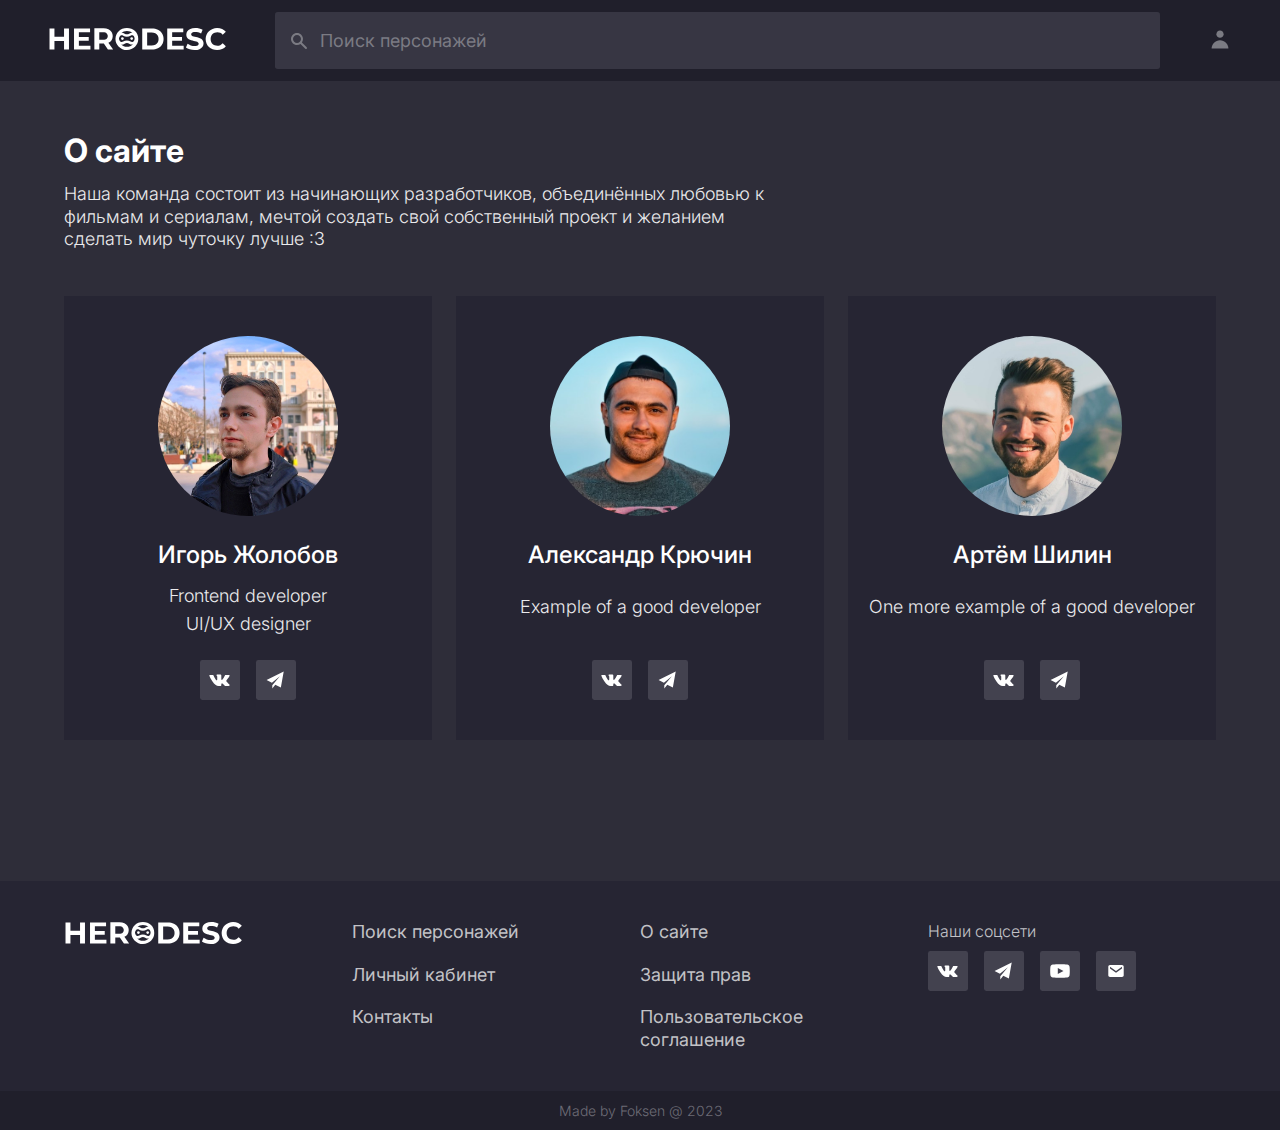
==== about.html @ 4cd2e957 "About" ====
<!DOCTYPE html>
<html lang="en">
<head>
    <meta charset="UTF-8">
    <meta name="viewport" content="width=device-width, initial-scale=1.0">
    <title>About</title>
    <link rel="preconnect" href="https://fonts.googleapis.com">
    <link rel="preconnect" href="https://fonts.gstatic.com" crossorigin>
    <link href="https://fonts.googleapis.com/css2?family=Inter:wght@300;400;500;600;700&display=swap" rel="stylesheet">
    <link rel="stylesheet" href="styles/about.css">
</head>
<body>
    <header class="header">
        <div class="header-top-container">
            <a class="link-logo" href="index.html">
                <svg class="full-logo" version="1.1" xmlns="http://www.w3.org/2000/svg" xmlns:xlink="http://www.w3.org/1999/xlink"
                viewBox="0 0 284 38" xml:space="preserve">
                    <defs>
                        <linearGradient id="logo-gradient">
                            <stop offset="0" stop-color="#A3FFA8">
                                <animate attributeName="stop-color" values="#A3FFA8; #827AE9; #827AE9; #A3FFA8; #A3FFA8;" dur="4s" repeatCount="indefinite"></animate>
                            </stop>
                            <stop offset="1" stop-color="#827AE9">
                                <animate attributeName="stop-color" values="#827AE9; #A3FFA8; #A3FFA8; #827AE9; #827AE9;" dur="4s" repeatCount="indefinite"></animate>
                            </stop>
                        </linearGradient>
                    </defs>
    
                    <polygon points="25.4,2.2 25.4,15.4 10.2,15.4 10.2,2.2 2.4,2.2 2.4,35.8 10.2,35.8 10.2,22 25.4,22 25.4,35.8 33.2,35.8 33.2,2.2 "/>
                    <polygon points="48.9,29.6 48.9,21.8 64.5,21.8 64.5,15.7 48.9,15.7 48.9,8.4 66.6,8.4 66.6,2.2 41.2,2.2 41.2,35.8 67.2,35.8 67.2,29.6 "/>
                    <path d="M103.1,35.8L95.6,25c0,0,0,0,0.1,0c2.2-1,3.9-2.3,5-4.2c1.2-1.8,1.8-4,1.8-6.5c0-2.5-0.6-4.7-1.8-6.5 c-1.2-1.8-2.9-3.2-5-4.2c-2.2-1-4.8-1.5-7.8-1.5H73.4v33.6h7.8v-9.4h6.8c0.1,0,0.2,0,0.4,0l6.5,9.4H103.1z M92.9,10.1 c1.2,1,1.8,2.5,1.8,4.3c0,1.8-0.6,3.3-1.8,4.3c-1.2,1-3,1.6-5.4,1.6h-6.3V8.5h6.3C89.9,8.5,91.7,9,92.9,10.1z"/>
                    <g class="full-logo-ninja-animated">
                        <path d="M125,36.4c-2.6,0-5-0.4-7.2-1.3c-2.2-0.9-4.1-2.1-5.8-3.7c-1.6-1.6-2.9-3.4-3.8-5.5c-0.9-2.1-1.4-4.4-1.4-6.9 c0-2.5,0.5-4.8,1.4-6.9c0.9-2.1,2.2-3.9,3.8-5.5s3.5-2.8,5.7-3.7c2.2-0.9,4.6-1.3,7.2-1.3c2.6,0,5,0.4,7.2,1.3 c2.2,0.9,4.1,2.1,5.7,3.6c1.6,1.6,2.9,3.4,3.8,5.5c0.9,2.1,1.3,4.4,1.3,6.9s-0.4,4.8-1.3,6.9c-0.9,2.1-2.2,3.9-3.8,5.5 c-1.6,1.6-3.5,2.8-5.7,3.6C129.9,35.9,127.6,36.4,125,36.4z M125,31.4c1.8,0,3.4-0.3,5-0.9c1.5-0.6,2.9-1.5,4-2.6 c1.1-1.1,2-2.4,2.6-4c0.6-1.5,0.9-3.2,0.9-5c0-1.8-0.3-3.4-0.9-5c-0.6-1.5-1.5-2.8-2.6-4c-1.1-1.1-2.5-2-4-2.6 c-1.5-0.6-3.2-0.9-5-0.9c-1.8,0-3.5,0.3-5,0.9c-1.5,0.6-2.9,1.5-4,2.6c-1.1,1.1-2,2.4-2.7,4c-0.6,1.5-0.9,3.2-0.9,5 c0,1.8,0.3,3.4,0.9,5c0.6,1.5,1.5,2.8,2.7,4c1.1,1.1,2.5,2,4,2.6C121.5,31.1,123.1,31.4,125,31.4z"/>
                        <g><circle cx="117.8" cy="18.4" r="2.1"/></g>
                        <g><circle cx="132.5" cy="18.4" r="2.1"/></g>
                        <g><path d="M133.1,27.9c-1.5,0-3.1-0.5-4.6-1.4c-2.1-1.3-5-1.3-7.1,0c-4,2.6-8.8,1.5-11.4-2.5c-1.1-1.7-1.6-3.6-1.6-5.5 c0-2,0.6-3.9,1.6-5.5c2.6-4,7.4-5.1,11.4-2.5c2.1,1.3,5,1.3,7.1,0c4-2.6,8.8-1.5,11.4,2.5l0,0c1.1,1.7,1.6,3.6,1.6,5.5 c0,2-0.6,3.9-1.6,5.5C138.3,26.6,135.7,27.9,133.1,27.9z M124.9,21.3c2.1,0,4.1,0.6,5.8,1.7c1.7,1.1,4.1,1.1,5.7-1.3 c0.6-1,1-2.1,1-3.3s-0.3-2.3-1-3.3l0,0c-1.5-2.4-3.9-2.4-5.7-1.3c-3.5,2.2-8.2,2.2-11.6,0c-1.7-1.1-4.1-1.1-5.7,1.3 c-0.6,1-1,2.1-1,3.3s0.3,2.3,1,3.3c1.5,2.4,3.9,2.4,5.7,1.3C120.8,21.9,122.8,21.3,124.9,21.3z"/></g>
                    </g>
                    <g class="full-logo-ninja-white">
                        <path d="M125,36.4c-2.6,0-5-0.4-7.2-1.3c-2.2-0.9-4.1-2.1-5.8-3.7c-1.6-1.6-2.9-3.4-3.8-5.5c-0.9-2.1-1.4-4.4-1.4-6.9 c0-2.5,0.5-4.8,1.4-6.9c0.9-2.1,2.2-3.9,3.8-5.5s3.5-2.8,5.7-3.7c2.2-0.9,4.6-1.3,7.2-1.3c2.6,0,5,0.4,7.2,1.3 c2.2,0.9,4.1,2.1,5.7,3.6c1.6,1.6,2.9,3.4,3.8,5.5c0.9,2.1,1.3,4.4,1.3,6.9s-0.4,4.8-1.3,6.9c-0.9,2.1-2.2,3.9-3.8,5.5 c-1.6,1.6-3.5,2.8-5.7,3.6C129.9,35.9,127.6,36.4,125,36.4z M125,31.4c1.8,0,3.4-0.3,5-0.9c1.5-0.6,2.9-1.5,4-2.6 c1.1-1.1,2-2.4,2.6-4c0.6-1.5,0.9-3.2,0.9-5c0-1.8-0.3-3.4-0.9-5c-0.6-1.5-1.5-2.8-2.6-4c-1.1-1.1-2.5-2-4-2.6 c-1.5-0.6-3.2-0.9-5-0.9c-1.8,0-3.5,0.3-5,0.9c-1.5,0.6-2.9,1.5-4,2.6c-1.1,1.1-2,2.4-2.7,4c-0.6,1.5-0.9,3.2-0.9,5 c0,1.8,0.3,3.4,0.9,5c0.6,1.5,1.5,2.8,2.7,4c1.1,1.1,2.5,2,4,2.6C121.5,31.1,123.1,31.4,125,31.4z"/>
                        <g><circle cx="117.8" cy="18.4" r="2.1"/></g>
                        <g><circle cx="132.5" cy="18.4" r="2.1"/></g>
                        <g><path d="M133.1,27.9c-1.5,0-3.1-0.5-4.6-1.4c-2.1-1.3-5-1.3-7.1,0c-4,2.6-8.8,1.5-11.4-2.5c-1.1-1.7-1.6-3.6-1.6-5.5 c0-2,0.6-3.9,1.6-5.5c2.6-4,7.4-5.1,11.4-2.5c2.1,1.3,5,1.3,7.1,0c4-2.6,8.8-1.5,11.4,2.5l0,0c1.1,1.7,1.6,3.6,1.6,5.5 c0,2-0.6,3.9-1.6,5.5C138.3,26.6,135.7,27.9,133.1,27.9z M124.9,21.3c2.1,0,4.1,0.6,5.8,1.7c1.7,1.1,4.1,1.1,5.7-1.3 c0.6-1,1-2.1,1-3.3s-0.3-2.3-1-3.3l0,0c-1.5-2.4-3.9-2.4-5.7-1.3c-3.5,2.2-8.2,2.2-11.6,0c-1.7-1.1-4.1-1.1-5.7,1.3 c-0.6,1-1,2.1-1,3.3s0.3,2.3,1,3.3c1.5,2.4,3.9,2.4,5.7,1.3C120.8,21.9,122.8,21.3,124.9,21.3z"/></g>
                    </g>
                    <path d="M180.6,10.1c-1.6-2.5-3.7-4.4-6.5-5.8c-2.8-1.4-6-2.1-9.6-2.1h-15.3v33.6h15.3c3.6,0,6.9-0.7,9.6-2.1c2.8-1.4,5-3.3,6.5-5.9 c1.6-2.5,2.4-5.5,2.4-8.9C183,15.6,182.2,12.6,180.6,10.1z M173.7,24.5c-0.9,1.6-2.2,2.8-3.8,3.6c-1.6,0.8-3.6,1.3-5.8,1.3H157V8.6 h7.1c2.2,0,4.2,0.4,5.8,1.3c1.6,0.8,2.9,2,3.8,3.6c0.9,1.6,1.4,3.4,1.4,5.5C175.1,21.1,174.6,23,173.7,24.5z"/>
                    <polygon points="196.6,29.6 196.6,21.8 212.2,21.8 212.2,15.7 196.6,15.7 196.6,8.4 214.2,8.4 214.2,2.2 188.8,2.2 188.8,35.8 214.8,35.8 214.8,29.6 "/>
                    <path d="M245.2,21.6c-0.7-1.2-1.7-2.1-2.8-2.8c-1.2-0.7-2.4-1.3-3.8-1.7c-1.4-0.4-2.8-0.8-4.2-1.1c-1.4-0.3-2.7-0.6-3.8-1 c-1.2-0.3-2.1-0.7-2.8-1.3c-0.7-0.5-1.1-1.2-1.1-2.1c0-0.7,0.2-1.4,0.6-1.9c0.4-0.6,1.1-1,2.1-1.4c1-0.4,2.2-0.5,3.7-0.5 c1.5,0,3,0.2,4.6,0.6c1.6,0.4,3.1,1.1,4.7,2l2.4-5.9c-1.6-1-3.4-1.7-5.4-2.2c-2-0.5-4.1-0.7-6.2-0.7c-3.2,0-5.8,0.5-7.9,1.4 c-2.1,0.9-3.7,2.2-4.7,3.8c-1,1.6-1.6,3.3-1.6,5.3c0,1.8,0.4,3.3,1.1,4.4c0.7,1.2,1.7,2.1,2.8,2.8c1.2,0.7,2.4,1.3,3.8,1.7 c1.4,0.4,2.8,0.8,4.2,1.1c1.4,0.3,2.7,0.6,3.8,1c1.2,0.3,2.1,0.8,2.8,1.3c0.7,0.5,1.1,1.2,1.1,2.1c0,0.7-0.2,1.3-0.7,1.9 c-0.4,0.5-1.1,1-2.1,1.3c-0.9,0.3-2.2,0.5-3.7,0.5c-2,0-4-0.3-6-1c-2-0.7-3.7-1.5-5.1-2.5l-2.6,5.9c1.5,1.2,3.5,2.1,6,2.8 c2.5,0.7,5,1.1,7.7,1.1c3.2,0,5.8-0.5,7.9-1.4c2.1-1,3.7-2.2,4.7-3.8c1.1-1.6,1.6-3.3,1.6-5.2C246.3,24.2,246,22.7,245.2,21.6z"/>
                    <path d="M272.8,28.8c-1.4,0.7-2.9,1-4.6,1c-1.6,0-3-0.3-4.3-0.8c-1.3-0.5-2.4-1.2-3.4-2.2s-1.7-2.1-2.2-3.4 c-0.5-1.3-0.8-2.8-0.8-4.4s0.3-3.1,0.8-4.4c0.5-1.3,1.3-2.4,2.2-3.4s2.1-1.7,3.4-2.2c1.3-0.5,2.8-0.8,4.3-0.8c1.7,0,3.2,0.3,4.6,1 c1.4,0.7,2.7,1.6,3.8,3l5-4.6c-1.6-2-3.6-3.4-5.9-4.4c-2.4-1-5-1.5-7.9-1.5c-2.6,0-5,0.4-7.2,1.3c-2.2,0.8-4.1,2.1-5.8,3.6 c-1.6,1.6-2.9,3.4-3.8,5.5c-0.9,2.1-1.4,4.4-1.4,7s0.5,4.8,1.4,7c0.9,2.1,2.2,4,3.8,5.5c1.6,1.6,3.6,2.8,5.8,3.6 c2.2,0.8,4.6,1.3,7.2,1.3c2.9,0,5.6-0.5,7.9-1.5c2.4-1,4.3-2.5,5.9-4.5l-5-4.6C275.5,27.1,274.2,28.1,272.8,28.8z"/>
                </svg>
            </a>
            <input id="header-close-cb" class="header-close-cb" type="checkbox" hidden>
            <label for="header-close-cb" class="header-close-label">
                <div class="header-close-icon"></div>
            </label>
        </div>

        <div class="input-container header-search header-hiding">
            <div class="input-field">
                <input type="text" class="input-type1 input-padding-left" placeholder="Поиск персонажей">
                <div class="input-left-container">
                    <svg class="input-icon" xmlns="http://www.w3.org/2000/svg" viewBox="0 0 20 20" fill="none">
                        <path fill-rule="evenodd" clip-rule="evenodd" d="M8 4C5.79086 4 4 5.79086 4 8C4 10.2091 5.79086 12 8 12C10.2091 12 12 10.2091 12 8C12 5.79086 10.2091 4 8 4ZM2 8C2 4.68629 4.68629 2 8 2C11.3137 2 14 4.68629 14 8C14 9.29583 13.5892 10.4957 12.8907 11.4765L17.7071 16.2929C18.0976 16.6834 18.0976 17.3166 17.7071 17.7071C17.3166 18.0976 16.6834 18.0976 16.2929 17.7071L11.4765 12.8907C10.4957 13.5892 9.29583 14 8 14C4.68629 14 2 11.3137 2 8Z"/>
                    </svg>
                </div>
            </div> 
        </div>

        <a class="header-link header-hiding" href="authorization.html">
            <svg class="header-link-icon" xmlns="http://www.w3.org/2000/svg" viewBox="0 0 24 24" fill="none">
                <path d="M12.0001 10.8001C13.9883 10.8001 15.6001 9.18832 15.6001 7.2001C15.6001 5.21187 13.9883 3.6001 12.0001 3.6001C10.0119 3.6001 8.4001 5.21187 8.4001 7.2001C8.4001 9.18832 10.0119 10.8001 12.0001 10.8001Z"/>
                <path d="M3.6001 21.6001C3.6001 16.9609 7.36091 13.2001 12.0001 13.2001C16.6393 13.2001 20.4001 16.9609 20.4001 21.6001H3.6001Z"/>
            </svg>
            <p class="header-link-desc">Личный кабинет</p>
        </a>
    </header>

    <main class="main">
        <section class="section-about">
            <h1 class="about-title">О сайте</h1>
            <p class="about-desc">Наша команда состоит из начинающих разработчиков, объединённых любовью к фильмам и сериалам, мечтой создать свой собственный проект и желанием сделать мир чуточку лучше :З</p>
            <div class="about-devs-container">
                <div class="about-card">
                    <img src="assets/developers/Igor.jpg" alt="" class="about-card-img">
                    <h4 class="about-card-title">Игорь Жолобов</h4>
                    <div class="about-card-jobs-container">
                        <p class="about-card-job">Frontend developer</p>
                        <p class="about-card-job">UI/UX designer</p>
                    </div>
                    <div class="about-card-sn-list">
                        <a href="https://vk.com/savage.foksen" class="link-sn" >
                            <svg class="link-sn-icon" xmlns="http://www.w3.org/2000/svg" viewBox="0 0 24 24" fill="none">
                                <path d="M20.8531 6.99996H17.5626C17.4283 6.99996 17.2965 7.03637 17.1813 7.10532C17.066 7.17427 16.9716 7.27318 16.9081 7.39152C16.9081 7.39152 15.5957 9.80845 15.1742 10.6225C14.0401 12.8125 13.3057 12.125 13.3057 11.1086V7.60413C13.3057 7.31129 13.1894 7.03044 12.9823 6.82337C12.7752 6.61629 12.4944 6.49996 12.2016 6.49996H9.72756C9.39064 6.47491 9.05291 6.53641 8.74645 6.67861C8.43998 6.82082 8.17496 7.03901 7.97656 7.31246C7.97656 7.31246 9.23282 7.10934 9.23282 8.80204C9.23282 9.22178 9.25444 10.4293 9.27414 11.442C9.27785 11.5913 9.23568 11.7381 9.15332 11.8626C9.07097 11.9871 8.95238 12.0834 8.81359 12.1383C8.67479 12.1933 8.52247 12.2044 8.37718 12.1701C8.23189 12.1357 8.10064 12.0576 8.00114 11.9464C6.98849 10.5379 6.14968 9.01236 5.50294 7.40276C5.44739 7.28236 5.35848 7.18041 5.24674 7.10901C5.135 7.03762 5.00513 6.99977 4.87253 6.99996C4.15893 6.99996 2.73095 6.99996 1.88292 6.99996C1.80068 6.9994 1.71954 7.01882 1.64647 7.05653C1.57339 7.09425 1.51056 7.14914 1.46338 7.2165C1.4162 7.28386 1.38608 7.36166 1.3756 7.44322C1.36512 7.52479 1.3746 7.60768 1.40323 7.68477C2.31102 10.1748 6.22149 18 10.6849 18H12.5635C12.7604 18 12.9492 17.9218 13.0883 17.7826C13.2275 17.6434 13.3057 17.4546 13.3057 17.2578V16.1234C13.3057 15.9811 13.3474 15.8419 13.4255 15.7229C13.5036 15.604 13.6149 15.5105 13.7455 15.454C13.8761 15.3975 14.0204 15.3805 14.1606 15.405C14.3007 15.4295 14.4307 15.4944 14.5344 15.5919L16.783 17.7046C16.985 17.8943 17.2516 18 17.5287 18H20.4815C21.9057 18 21.9057 17.0117 21.1292 16.247C20.5828 15.7089 18.6109 13.6304 18.6109 13.6304C18.442 13.4555 18.3413 13.2259 18.3269 12.9832C18.3126 12.7405 18.3855 12.5006 18.5325 12.307C19.1699 11.4682 20.2124 10.0952 20.6545 9.50703C21.2589 8.70309 22.3526 6.99996 20.8531 6.99996Z"/>
                            </svg>
                        </a>

                        <a href="https://t.me/savage_foksen" class="link-sn" >
                            <svg class="link-sn-icon" xmlns="http://www.w3.org/2000/svg" viewBox="0 0 24 24" fill="none">
                                <path d="M2.57141 12L7.91427 14.8495L15.9047 8.19049L8.2857 17.1953V20.5714L11.299 16.6543L16.8571 19.6191L19.7143 3.42859L2.57141 12Z"/>
                            </svg>
                        </a>
                    </div>
                </div>
                
                <div class="about-card">
                    <img src="assets/developers/Man 1.jpg" alt="" class="about-card-img">
                    <h4 class="about-card-title">Александр Крючин</h4>
                    <div class="about-card-jobs-container">
                        <p class="about-card-job">Example of a good developer</p>
                        <p class="about-card-job"></p>
                    </div>
                    <div class="about-card-sn-list">
                        <a href="https://vk.com/savage.foksen" class="link-sn" >
                            <svg class="link-sn-icon" xmlns="http://www.w3.org/2000/svg" viewBox="0 0 24 24" fill="none">
                                <path d="M20.8531 6.99996H17.5626C17.4283 6.99996 17.2965 7.03637 17.1813 7.10532C17.066 7.17427 16.9716 7.27318 16.9081 7.39152C16.9081 7.39152 15.5957 9.80845 15.1742 10.6225C14.0401 12.8125 13.3057 12.125 13.3057 11.1086V7.60413C13.3057 7.31129 13.1894 7.03044 12.9823 6.82337C12.7752 6.61629 12.4944 6.49996 12.2016 6.49996H9.72756C9.39064 6.47491 9.05291 6.53641 8.74645 6.67861C8.43998 6.82082 8.17496 7.03901 7.97656 7.31246C7.97656 7.31246 9.23282 7.10934 9.23282 8.80204C9.23282 9.22178 9.25444 10.4293 9.27414 11.442C9.27785 11.5913 9.23568 11.7381 9.15332 11.8626C9.07097 11.9871 8.95238 12.0834 8.81359 12.1383C8.67479 12.1933 8.52247 12.2044 8.37718 12.1701C8.23189 12.1357 8.10064 12.0576 8.00114 11.9464C6.98849 10.5379 6.14968 9.01236 5.50294 7.40276C5.44739 7.28236 5.35848 7.18041 5.24674 7.10901C5.135 7.03762 5.00513 6.99977 4.87253 6.99996C4.15893 6.99996 2.73095 6.99996 1.88292 6.99996C1.80068 6.9994 1.71954 7.01882 1.64647 7.05653C1.57339 7.09425 1.51056 7.14914 1.46338 7.2165C1.4162 7.28386 1.38608 7.36166 1.3756 7.44322C1.36512 7.52479 1.3746 7.60768 1.40323 7.68477C2.31102 10.1748 6.22149 18 10.6849 18H12.5635C12.7604 18 12.9492 17.9218 13.0883 17.7826C13.2275 17.6434 13.3057 17.4546 13.3057 17.2578V16.1234C13.3057 15.9811 13.3474 15.8419 13.4255 15.7229C13.5036 15.604 13.6149 15.5105 13.7455 15.454C13.8761 15.3975 14.0204 15.3805 14.1606 15.405C14.3007 15.4295 14.4307 15.4944 14.5344 15.5919L16.783 17.7046C16.985 17.8943 17.2516 18 17.5287 18H20.4815C21.9057 18 21.9057 17.0117 21.1292 16.247C20.5828 15.7089 18.6109 13.6304 18.6109 13.6304C18.442 13.4555 18.3413 13.2259 18.3269 12.9832C18.3126 12.7405 18.3855 12.5006 18.5325 12.307C19.1699 11.4682 20.2124 10.0952 20.6545 9.50703C21.2589 8.70309 22.3526 6.99996 20.8531 6.99996Z"/>
                            </svg>
                        </a>

                        <a href="https://t.me/savage_foksen" class="link-sn" >
                            <svg class="link-sn-icon" xmlns="http://www.w3.org/2000/svg" viewBox="0 0 24 24" fill="none">
                                <path d="M2.57141 12L7.91427 14.8495L15.9047 8.19049L8.2857 17.1953V20.5714L11.299 16.6543L16.8571 19.6191L19.7143 3.42859L2.57141 12Z"/>
                            </svg>
                        </a>
                    </div>
                </div>

                <div class="about-card">
                    <img src="assets/developers/Man.jpg" alt="" class="about-card-img">
                    <h4 class="about-card-title">Артём Шилин</h4>
                    <div class="about-card-jobs-container">
                        <p class="about-card-job">One more example of a good developer</p>
                        <p class="about-card-job"></p>
                    </div>
                    <div class="about-card-sn-list">
                        <a href="https://vk.com/savage.foksen" class="link-sn" >
                            <svg class="link-sn-icon" xmlns="http://www.w3.org/2000/svg" viewBox="0 0 24 24" fill="none">
                                <path d="M20.8531 6.99996H17.5626C17.4283 6.99996 17.2965 7.03637 17.1813 7.10532C17.066 7.17427 16.9716 7.27318 16.9081 7.39152C16.9081 7.39152 15.5957 9.80845 15.1742 10.6225C14.0401 12.8125 13.3057 12.125 13.3057 11.1086V7.60413C13.3057 7.31129 13.1894 7.03044 12.9823 6.82337C12.7752 6.61629 12.4944 6.49996 12.2016 6.49996H9.72756C9.39064 6.47491 9.05291 6.53641 8.74645 6.67861C8.43998 6.82082 8.17496 7.03901 7.97656 7.31246C7.97656 7.31246 9.23282 7.10934 9.23282 8.80204C9.23282 9.22178 9.25444 10.4293 9.27414 11.442C9.27785 11.5913 9.23568 11.7381 9.15332 11.8626C9.07097 11.9871 8.95238 12.0834 8.81359 12.1383C8.67479 12.1933 8.52247 12.2044 8.37718 12.1701C8.23189 12.1357 8.10064 12.0576 8.00114 11.9464C6.98849 10.5379 6.14968 9.01236 5.50294 7.40276C5.44739 7.28236 5.35848 7.18041 5.24674 7.10901C5.135 7.03762 5.00513 6.99977 4.87253 6.99996C4.15893 6.99996 2.73095 6.99996 1.88292 6.99996C1.80068 6.9994 1.71954 7.01882 1.64647 7.05653C1.57339 7.09425 1.51056 7.14914 1.46338 7.2165C1.4162 7.28386 1.38608 7.36166 1.3756 7.44322C1.36512 7.52479 1.3746 7.60768 1.40323 7.68477C2.31102 10.1748 6.22149 18 10.6849 18H12.5635C12.7604 18 12.9492 17.9218 13.0883 17.7826C13.2275 17.6434 13.3057 17.4546 13.3057 17.2578V16.1234C13.3057 15.9811 13.3474 15.8419 13.4255 15.7229C13.5036 15.604 13.6149 15.5105 13.7455 15.454C13.8761 15.3975 14.0204 15.3805 14.1606 15.405C14.3007 15.4295 14.4307 15.4944 14.5344 15.5919L16.783 17.7046C16.985 17.8943 17.2516 18 17.5287 18H20.4815C21.9057 18 21.9057 17.0117 21.1292 16.247C20.5828 15.7089 18.6109 13.6304 18.6109 13.6304C18.442 13.4555 18.3413 13.2259 18.3269 12.9832C18.3126 12.7405 18.3855 12.5006 18.5325 12.307C19.1699 11.4682 20.2124 10.0952 20.6545 9.50703C21.2589 8.70309 22.3526 6.99996 20.8531 6.99996Z"/>
                            </svg>
                        </a>

                        <a href="https://t.me/savage_foksen" class="link-sn" >
                            <svg class="link-sn-icon" xmlns="http://www.w3.org/2000/svg" viewBox="0 0 24 24" fill="none">
                                <path d="M2.57141 12L7.91427 14.8495L15.9047 8.19049L8.2857 17.1953V20.5714L11.299 16.6543L16.8571 19.6191L19.7143 3.42859L2.57141 12Z"/>
                            </svg>
                        </a>
                    </div>
                </div>
<!--
                <div class="about-card">
                    <img src="assets/developers/Igor.jpg" alt="" class="about-card-img">
                    <h4 class="about-card-title">Игорь Жолобов</h4>
                    <div class="about-card-jobs-container">
                        <p class="about-card-job">Frontend developer</p>
                        <p class="about-card-job">UI/UX designer</p>
                    </div>
                    <div class="about-card-sn-list">
                        <a href="https://vk.com/savage.foksen" class="link-sn" >
                            <svg class="link-sn-icon" xmlns="http://www.w3.org/2000/svg" viewBox="0 0 24 24" fill="none">
                                <path d="M20.8531 6.99996H17.5626C17.4283 6.99996 17.2965 7.03637 17.1813 7.10532C17.066 7.17427 16.9716 7.27318 16.9081 7.39152C16.9081 7.39152 15.5957 9.80845 15.1742 10.6225C14.0401 12.8125 13.3057 12.125 13.3057 11.1086V7.60413C13.3057 7.31129 13.1894 7.03044 12.9823 6.82337C12.7752 6.61629 12.4944 6.49996 12.2016 6.49996H9.72756C9.39064 6.47491 9.05291 6.53641 8.74645 6.67861C8.43998 6.82082 8.17496 7.03901 7.97656 7.31246C7.97656 7.31246 9.23282 7.10934 9.23282 8.80204C9.23282 9.22178 9.25444 10.4293 9.27414 11.442C9.27785 11.5913 9.23568 11.7381 9.15332 11.8626C9.07097 11.9871 8.95238 12.0834 8.81359 12.1383C8.67479 12.1933 8.52247 12.2044 8.37718 12.1701C8.23189 12.1357 8.10064 12.0576 8.00114 11.9464C6.98849 10.5379 6.14968 9.01236 5.50294 7.40276C5.44739 7.28236 5.35848 7.18041 5.24674 7.10901C5.135 7.03762 5.00513 6.99977 4.87253 6.99996C4.15893 6.99996 2.73095 6.99996 1.88292 6.99996C1.80068 6.9994 1.71954 7.01882 1.64647 7.05653C1.57339 7.09425 1.51056 7.14914 1.46338 7.2165C1.4162 7.28386 1.38608 7.36166 1.3756 7.44322C1.36512 7.52479 1.3746 7.60768 1.40323 7.68477C2.31102 10.1748 6.22149 18 10.6849 18H12.5635C12.7604 18 12.9492 17.9218 13.0883 17.7826C13.2275 17.6434 13.3057 17.4546 13.3057 17.2578V16.1234C13.3057 15.9811 13.3474 15.8419 13.4255 15.7229C13.5036 15.604 13.6149 15.5105 13.7455 15.454C13.8761 15.3975 14.0204 15.3805 14.1606 15.405C14.3007 15.4295 14.4307 15.4944 14.5344 15.5919L16.783 17.7046C16.985 17.8943 17.2516 18 17.5287 18H20.4815C21.9057 18 21.9057 17.0117 21.1292 16.247C20.5828 15.7089 18.6109 13.6304 18.6109 13.6304C18.442 13.4555 18.3413 13.2259 18.3269 12.9832C18.3126 12.7405 18.3855 12.5006 18.5325 12.307C19.1699 11.4682 20.2124 10.0952 20.6545 9.50703C21.2589 8.70309 22.3526 6.99996 20.8531 6.99996Z"/>
                            </svg>
                        </a>

                        <a href="https://t.me/savage_foksen" class="link-sn" >
                            <svg class="link-sn-icon" xmlns="http://www.w3.org/2000/svg" viewBox="0 0 24 24" fill="none">
                                <path d="M2.57141 12L7.91427 14.8495L15.9047 8.19049L8.2857 17.1953V20.5714L11.299 16.6543L16.8571 19.6191L19.7143 3.42859L2.57141 12Z"/>
                            </svg>
                        </a>
                    </div>
                </div>

                <div class="about-card">
                    <img src="assets/developers/Man 1.jpg" alt="" class="about-card-img">
                    <h4 class="about-card-title">Александр Крючин</h4>
                    <div class="about-card-jobs-container">
                        <p class="about-card-job">Example of a good developer</p>
                        <p class="about-card-job"></p>
                    </div>
                    <div class="about-card-sn-list">
                        <a href="https://vk.com/savage.foksen" class="link-sn" >
                            <svg class="link-sn-icon" xmlns="http://www.w3.org/2000/svg" viewBox="0 0 24 24" fill="none">
                                <path d="M20.8531 6.99996H17.5626C17.4283 6.99996 17.2965 7.03637 17.1813 7.10532C17.066 7.17427 16.9716 7.27318 16.9081 7.39152C16.9081 7.39152 15.5957 9.80845 15.1742 10.6225C14.0401 12.8125 13.3057 12.125 13.3057 11.1086V7.60413C13.3057 7.31129 13.1894 7.03044 12.9823 6.82337C12.7752 6.61629 12.4944 6.49996 12.2016 6.49996H9.72756C9.39064 6.47491 9.05291 6.53641 8.74645 6.67861C8.43998 6.82082 8.17496 7.03901 7.97656 7.31246C7.97656 7.31246 9.23282 7.10934 9.23282 8.80204C9.23282 9.22178 9.25444 10.4293 9.27414 11.442C9.27785 11.5913 9.23568 11.7381 9.15332 11.8626C9.07097 11.9871 8.95238 12.0834 8.81359 12.1383C8.67479 12.1933 8.52247 12.2044 8.37718 12.1701C8.23189 12.1357 8.10064 12.0576 8.00114 11.9464C6.98849 10.5379 6.14968 9.01236 5.50294 7.40276C5.44739 7.28236 5.35848 7.18041 5.24674 7.10901C5.135 7.03762 5.00513 6.99977 4.87253 6.99996C4.15893 6.99996 2.73095 6.99996 1.88292 6.99996C1.80068 6.9994 1.71954 7.01882 1.64647 7.05653C1.57339 7.09425 1.51056 7.14914 1.46338 7.2165C1.4162 7.28386 1.38608 7.36166 1.3756 7.44322C1.36512 7.52479 1.3746 7.60768 1.40323 7.68477C2.31102 10.1748 6.22149 18 10.6849 18H12.5635C12.7604 18 12.9492 17.9218 13.0883 17.7826C13.2275 17.6434 13.3057 17.4546 13.3057 17.2578V16.1234C13.3057 15.9811 13.3474 15.8419 13.4255 15.7229C13.5036 15.604 13.6149 15.5105 13.7455 15.454C13.8761 15.3975 14.0204 15.3805 14.1606 15.405C14.3007 15.4295 14.4307 15.4944 14.5344 15.5919L16.783 17.7046C16.985 17.8943 17.2516 18 17.5287 18H20.4815C21.9057 18 21.9057 17.0117 21.1292 16.247C20.5828 15.7089 18.6109 13.6304 18.6109 13.6304C18.442 13.4555 18.3413 13.2259 18.3269 12.9832C18.3126 12.7405 18.3855 12.5006 18.5325 12.307C19.1699 11.4682 20.2124 10.0952 20.6545 9.50703C21.2589 8.70309 22.3526 6.99996 20.8531 6.99996Z"/>
                            </svg>
                        </a>

                        <a href="https://t.me/savage_foksen" class="link-sn" >
                            <svg class="link-sn-icon" xmlns="http://www.w3.org/2000/svg" viewBox="0 0 24 24" fill="none">
                                <path d="M2.57141 12L7.91427 14.8495L15.9047 8.19049L8.2857 17.1953V20.5714L11.299 16.6543L16.8571 19.6191L19.7143 3.42859L2.57141 12Z"/>
                            </svg>
                        </a>
                    </div>
                </div>

                <div class="about-card">
                    <img src="assets/developers/Man.jpg" alt="" class="about-card-img">
                    <h4 class="about-card-title">Артём Шилин</h4>
                    <div class="about-card-jobs-container">
                        <p class="about-card-job">One more example of a good developer</p>
                        <p class="about-card-job"></p>
                    </div>
                    <div class="about-card-sn-list">
                        <a href="https://vk.com/savage.foksen" class="link-sn" >
                            <svg class="link-sn-icon" xmlns="http://www.w3.org/2000/svg" viewBox="0 0 24 24" fill="none">
                                <path d="M20.8531 6.99996H17.5626C17.4283 6.99996 17.2965 7.03637 17.1813 7.10532C17.066 7.17427 16.9716 7.27318 16.9081 7.39152C16.9081 7.39152 15.5957 9.80845 15.1742 10.6225C14.0401 12.8125 13.3057 12.125 13.3057 11.1086V7.60413C13.3057 7.31129 13.1894 7.03044 12.9823 6.82337C12.7752 6.61629 12.4944 6.49996 12.2016 6.49996H9.72756C9.39064 6.47491 9.05291 6.53641 8.74645 6.67861C8.43998 6.82082 8.17496 7.03901 7.97656 7.31246C7.97656 7.31246 9.23282 7.10934 9.23282 8.80204C9.23282 9.22178 9.25444 10.4293 9.27414 11.442C9.27785 11.5913 9.23568 11.7381 9.15332 11.8626C9.07097 11.9871 8.95238 12.0834 8.81359 12.1383C8.67479 12.1933 8.52247 12.2044 8.37718 12.1701C8.23189 12.1357 8.10064 12.0576 8.00114 11.9464C6.98849 10.5379 6.14968 9.01236 5.50294 7.40276C5.44739 7.28236 5.35848 7.18041 5.24674 7.10901C5.135 7.03762 5.00513 6.99977 4.87253 6.99996C4.15893 6.99996 2.73095 6.99996 1.88292 6.99996C1.80068 6.9994 1.71954 7.01882 1.64647 7.05653C1.57339 7.09425 1.51056 7.14914 1.46338 7.2165C1.4162 7.28386 1.38608 7.36166 1.3756 7.44322C1.36512 7.52479 1.3746 7.60768 1.40323 7.68477C2.31102 10.1748 6.22149 18 10.6849 18H12.5635C12.7604 18 12.9492 17.9218 13.0883 17.7826C13.2275 17.6434 13.3057 17.4546 13.3057 17.2578V16.1234C13.3057 15.9811 13.3474 15.8419 13.4255 15.7229C13.5036 15.604 13.6149 15.5105 13.7455 15.454C13.8761 15.3975 14.0204 15.3805 14.1606 15.405C14.3007 15.4295 14.4307 15.4944 14.5344 15.5919L16.783 17.7046C16.985 17.8943 17.2516 18 17.5287 18H20.4815C21.9057 18 21.9057 17.0117 21.1292 16.247C20.5828 15.7089 18.6109 13.6304 18.6109 13.6304C18.442 13.4555 18.3413 13.2259 18.3269 12.9832C18.3126 12.7405 18.3855 12.5006 18.5325 12.307C19.1699 11.4682 20.2124 10.0952 20.6545 9.50703C21.2589 8.70309 22.3526 6.99996 20.8531 6.99996Z"/>
                            </svg>
                        </a>

                        <a href="https://t.me/savage_foksen" class="link-sn" >
                            <svg class="link-sn-icon" xmlns="http://www.w3.org/2000/svg" viewBox="0 0 24 24" fill="none">
                                <path d="M2.57141 12L7.91427 14.8495L15.9047 8.19049L8.2857 17.1953V20.5714L11.299 16.6543L16.8571 19.6191L19.7143 3.42859L2.57141 12Z"/>
                            </svg>
                        </a>
                    </div>
                </div>
            -->
            </div>
        </section>
    </main>

    
    <footer class="footer">
        <div class="footer-content">
            <a class="footer-logo link-logo" href="#">
                <svg class="full-logo" version="1.1" xmlns="http://www.w3.org/2000/svg" xmlns:xlink="http://www.w3.org/1999/xlink"
                viewBox="0 0 284 38" xml:space="preserve">
                    <defs>
                        <linearGradient id="logo-gradient">
                            <stop offset="0" stop-color="#A3FFA8">
                                <animate attributeName="stop-color" values="#A3FFA8; #827AE9; #827AE9; #A3FFA8; #A3FFA8;" dur="4s" repeatCount="indefinite"></animate>
                            </stop>
                            <stop offset="1" stop-color="#827AE9">
                                <animate attributeName="stop-color" values="#827AE9; #A3FFA8; #A3FFA8; #827AE9; #827AE9;" dur="4s" repeatCount="indefinite"></animate>
                            </stop>
                        </linearGradient>
                    </defs>
    
                    <polygon points="25.4,2.2 25.4,15.4 10.2,15.4 10.2,2.2 2.4,2.2 2.4,35.8 10.2,35.8 10.2,22 25.4,22 25.4,35.8 33.2,35.8 33.2,2.2 "/>
                    <polygon points="48.9,29.6 48.9,21.8 64.5,21.8 64.5,15.7 48.9,15.7 48.9,8.4 66.6,8.4 66.6,2.2 41.2,2.2 41.2,35.8 67.2,35.8 67.2,29.6 "/>
                    <path d="M103.1,35.8L95.6,25c0,0,0,0,0.1,0c2.2-1,3.9-2.3,5-4.2c1.2-1.8,1.8-4,1.8-6.5c0-2.5-0.6-4.7-1.8-6.5 c-1.2-1.8-2.9-3.2-5-4.2c-2.2-1-4.8-1.5-7.8-1.5H73.4v33.6h7.8v-9.4h6.8c0.1,0,0.2,0,0.4,0l6.5,9.4H103.1z M92.9,10.1 c1.2,1,1.8,2.5,1.8,4.3c0,1.8-0.6,3.3-1.8,4.3c-1.2,1-3,1.6-5.4,1.6h-6.3V8.5h6.3C89.9,8.5,91.7,9,92.9,10.1z"/>
                    <g class="full-logo-ninja-animated">
                        <path d="M125,36.4c-2.6,0-5-0.4-7.2-1.3c-2.2-0.9-4.1-2.1-5.8-3.7c-1.6-1.6-2.9-3.4-3.8-5.5c-0.9-2.1-1.4-4.4-1.4-6.9 c0-2.5,0.5-4.8,1.4-6.9c0.9-2.1,2.2-3.9,3.8-5.5s3.5-2.8,5.7-3.7c2.2-0.9,4.6-1.3,7.2-1.3c2.6,0,5,0.4,7.2,1.3 c2.2,0.9,4.1,2.1,5.7,3.6c1.6,1.6,2.9,3.4,3.8,5.5c0.9,2.1,1.3,4.4,1.3,6.9s-0.4,4.8-1.3,6.9c-0.9,2.1-2.2,3.9-3.8,5.5 c-1.6,1.6-3.5,2.8-5.7,3.6C129.9,35.9,127.6,36.4,125,36.4z M125,31.4c1.8,0,3.4-0.3,5-0.9c1.5-0.6,2.9-1.5,4-2.6 c1.1-1.1,2-2.4,2.6-4c0.6-1.5,0.9-3.2,0.9-5c0-1.8-0.3-3.4-0.9-5c-0.6-1.5-1.5-2.8-2.6-4c-1.1-1.1-2.5-2-4-2.6 c-1.5-0.6-3.2-0.9-5-0.9c-1.8,0-3.5,0.3-5,0.9c-1.5,0.6-2.9,1.5-4,2.6c-1.1,1.1-2,2.4-2.7,4c-0.6,1.5-0.9,3.2-0.9,5 c0,1.8,0.3,3.4,0.9,5c0.6,1.5,1.5,2.8,2.7,4c1.1,1.1,2.5,2,4,2.6C121.5,31.1,123.1,31.4,125,31.4z"/>
                        <g><circle cx="117.8" cy="18.4" r="2.1"/></g>
                        <g><circle cx="132.5" cy="18.4" r="2.1"/></g>
                        <g><path d="M133.1,27.9c-1.5,0-3.1-0.5-4.6-1.4c-2.1-1.3-5-1.3-7.1,0c-4,2.6-8.8,1.5-11.4-2.5c-1.1-1.7-1.6-3.6-1.6-5.5 c0-2,0.6-3.9,1.6-5.5c2.6-4,7.4-5.1,11.4-2.5c2.1,1.3,5,1.3,7.1,0c4-2.6,8.8-1.5,11.4,2.5l0,0c1.1,1.7,1.6,3.6,1.6,5.5 c0,2-0.6,3.9-1.6,5.5C138.3,26.6,135.7,27.9,133.1,27.9z M124.9,21.3c2.1,0,4.1,0.6,5.8,1.7c1.7,1.1,4.1,1.1,5.7-1.3 c0.6-1,1-2.1,1-3.3s-0.3-2.3-1-3.3l0,0c-1.5-2.4-3.9-2.4-5.7-1.3c-3.5,2.2-8.2,2.2-11.6,0c-1.7-1.1-4.1-1.1-5.7,1.3 c-0.6,1-1,2.1-1,3.3s0.3,2.3,1,3.3c1.5,2.4,3.9,2.4,5.7,1.3C120.8,21.9,122.8,21.3,124.9,21.3z"/></g>
                    </g>
                    <g class="full-logo-ninja-white">
                        <path d="M125,36.4c-2.6,0-5-0.4-7.2-1.3c-2.2-0.9-4.1-2.1-5.8-3.7c-1.6-1.6-2.9-3.4-3.8-5.5c-0.9-2.1-1.4-4.4-1.4-6.9 c0-2.5,0.5-4.8,1.4-6.9c0.9-2.1,2.2-3.9,3.8-5.5s3.5-2.8,5.7-3.7c2.2-0.9,4.6-1.3,7.2-1.3c2.6,0,5,0.4,7.2,1.3 c2.2,0.9,4.1,2.1,5.7,3.6c1.6,1.6,2.9,3.4,3.8,5.5c0.9,2.1,1.3,4.4,1.3,6.9s-0.4,4.8-1.3,6.9c-0.9,2.1-2.2,3.9-3.8,5.5 c-1.6,1.6-3.5,2.8-5.7,3.6C129.9,35.9,127.6,36.4,125,36.4z M125,31.4c1.8,0,3.4-0.3,5-0.9c1.5-0.6,2.9-1.5,4-2.6 c1.1-1.1,2-2.4,2.6-4c0.6-1.5,0.9-3.2,0.9-5c0-1.8-0.3-3.4-0.9-5c-0.6-1.5-1.5-2.8-2.6-4c-1.1-1.1-2.5-2-4-2.6 c-1.5-0.6-3.2-0.9-5-0.9c-1.8,0-3.5,0.3-5,0.9c-1.5,0.6-2.9,1.5-4,2.6c-1.1,1.1-2,2.4-2.7,4c-0.6,1.5-0.9,3.2-0.9,5 c0,1.8,0.3,3.4,0.9,5c0.6,1.5,1.5,2.8,2.7,4c1.1,1.1,2.5,2,4,2.6C121.5,31.1,123.1,31.4,125,31.4z"/>
                        <g><circle cx="117.8" cy="18.4" r="2.1"/></g>
                        <g><circle cx="132.5" cy="18.4" r="2.1"/></g>
                        <g><path d="M133.1,27.9c-1.5,0-3.1-0.5-4.6-1.4c-2.1-1.3-5-1.3-7.1,0c-4,2.6-8.8,1.5-11.4-2.5c-1.1-1.7-1.6-3.6-1.6-5.5 c0-2,0.6-3.9,1.6-5.5c2.6-4,7.4-5.1,11.4-2.5c2.1,1.3,5,1.3,7.1,0c4-2.6,8.8-1.5,11.4,2.5l0,0c1.1,1.7,1.6,3.6,1.6,5.5 c0,2-0.6,3.9-1.6,5.5C138.3,26.6,135.7,27.9,133.1,27.9z M124.9,21.3c2.1,0,4.1,0.6,5.8,1.7c1.7,1.1,4.1,1.1,5.7-1.3 c0.6-1,1-2.1,1-3.3s-0.3-2.3-1-3.3l0,0c-1.5-2.4-3.9-2.4-5.7-1.3c-3.5,2.2-8.2,2.2-11.6,0c-1.7-1.1-4.1-1.1-5.7,1.3 c-0.6,1-1,2.1-1,3.3s0.3,2.3,1,3.3c1.5,2.4,3.9,2.4,5.7,1.3C120.8,21.9,122.8,21.3,124.9,21.3z"/></g>
                    </g>
                    <path d="M180.6,10.1c-1.6-2.5-3.7-4.4-6.5-5.8c-2.8-1.4-6-2.1-9.6-2.1h-15.3v33.6h15.3c3.6,0,6.9-0.7,9.6-2.1c2.8-1.4,5-3.3,6.5-5.9 c1.6-2.5,2.4-5.5,2.4-8.9C183,15.6,182.2,12.6,180.6,10.1z M173.7,24.5c-0.9,1.6-2.2,2.8-3.8,3.6c-1.6,0.8-3.6,1.3-5.8,1.3H157V8.6 h7.1c2.2,0,4.2,0.4,5.8,1.3c1.6,0.8,2.9,2,3.8,3.6c0.9,1.6,1.4,3.4,1.4,5.5C175.1,21.1,174.6,23,173.7,24.5z"/>
                    <polygon points="196.6,29.6 196.6,21.8 212.2,21.8 212.2,15.7 196.6,15.7 196.6,8.4 214.2,8.4 214.2,2.2 188.8,2.2 188.8,35.8 214.8,35.8 214.8,29.6 "/>
                    <path d="M245.2,21.6c-0.7-1.2-1.7-2.1-2.8-2.8c-1.2-0.7-2.4-1.3-3.8-1.7c-1.4-0.4-2.8-0.8-4.2-1.1c-1.4-0.3-2.7-0.6-3.8-1 c-1.2-0.3-2.1-0.7-2.8-1.3c-0.7-0.5-1.1-1.2-1.1-2.1c0-0.7,0.2-1.4,0.6-1.9c0.4-0.6,1.1-1,2.1-1.4c1-0.4,2.2-0.5,3.7-0.5 c1.5,0,3,0.2,4.6,0.6c1.6,0.4,3.1,1.1,4.7,2l2.4-5.9c-1.6-1-3.4-1.7-5.4-2.2c-2-0.5-4.1-0.7-6.2-0.7c-3.2,0-5.8,0.5-7.9,1.4 c-2.1,0.9-3.7,2.2-4.7,3.8c-1,1.6-1.6,3.3-1.6,5.3c0,1.8,0.4,3.3,1.1,4.4c0.7,1.2,1.7,2.1,2.8,2.8c1.2,0.7,2.4,1.3,3.8,1.7 c1.4,0.4,2.8,0.8,4.2,1.1c1.4,0.3,2.7,0.6,3.8,1c1.2,0.3,2.1,0.8,2.8,1.3c0.7,0.5,1.1,1.2,1.1,2.1c0,0.7-0.2,1.3-0.7,1.9 c-0.4,0.5-1.1,1-2.1,1.3c-0.9,0.3-2.2,0.5-3.7,0.5c-2,0-4-0.3-6-1c-2-0.7-3.7-1.5-5.1-2.5l-2.6,5.9c1.5,1.2,3.5,2.1,6,2.8 c2.5,0.7,5,1.1,7.7,1.1c3.2,0,5.8-0.5,7.9-1.4c2.1-1,3.7-2.2,4.7-3.8c1.1-1.6,1.6-3.3,1.6-5.2C246.3,24.2,246,22.7,245.2,21.6z"/>
                    <path d="M272.8,28.8c-1.4,0.7-2.9,1-4.6,1c-1.6,0-3-0.3-4.3-0.8c-1.3-0.5-2.4-1.2-3.4-2.2s-1.7-2.1-2.2-3.4 c-0.5-1.3-0.8-2.8-0.8-4.4s0.3-3.1,0.8-4.4c0.5-1.3,1.3-2.4,2.2-3.4s2.1-1.7,3.4-2.2c1.3-0.5,2.8-0.8,4.3-0.8c1.7,0,3.2,0.3,4.6,1 c1.4,0.7,2.7,1.6,3.8,3l5-4.6c-1.6-2-3.6-3.4-5.9-4.4c-2.4-1-5-1.5-7.9-1.5c-2.6,0-5,0.4-7.2,1.3c-2.2,0.8-4.1,2.1-5.8,3.6 c-1.6,1.6-2.9,3.4-3.8,5.5c-0.9,2.1-1.4,4.4-1.4,7s0.5,4.8,1.4,7c0.9,2.1,2.2,4,3.8,5.5c1.6,1.6,3.6,2.8,5.8,3.6 c2.2,0.8,4.6,1.3,7.2,1.3c2.9,0,5.6-0.5,7.9-1.5c2.4-1,4.3-2.5,5.9-4.5l-5-4.6C275.5,27.1,274.2,28.1,272.8,28.8z"/>
                </svg>
            </a>
            <nav class="footer-nav">
                <a href="#" class="footer-link">Поиск персонажей</a>
                <a href="#" class="footer-link">О сайте</a>
                <a href="#" class="footer-link">Личный кабинет</a>
                <a href="#" class="footer-link">Защита прав</a>
                <a href="#" class="footer-link">Контакты</a>
                <a href="#" class="footer-link">Пользовательское соглашение</a>
            </nav>
            <div class="footer-sn">
                <p class="input-desc">Наши соцсети</p>
                <div class="footer-sn-list">
                    <a href="https://vk.com/savage.foksen" class="link-sn" title="Группа в ВК">
                        <svg class="link-sn-icon" xmlns="http://www.w3.org/2000/svg" viewBox="0 0 24 24" fill="none">
                            <path d="M20.8531 6.99996H17.5626C17.4283 6.99996 17.2965 7.03637 17.1813 7.10532C17.066 7.17427 16.9716 7.27318 16.9081 7.39152C16.9081 7.39152 15.5957 9.80845 15.1742 10.6225C14.0401 12.8125 13.3057 12.125 13.3057 11.1086V7.60413C13.3057 7.31129 13.1894 7.03044 12.9823 6.82337C12.7752 6.61629 12.4944 6.49996 12.2016 6.49996H9.72756C9.39064 6.47491 9.05291 6.53641 8.74645 6.67861C8.43998 6.82082 8.17496 7.03901 7.97656 7.31246C7.97656 7.31246 9.23282 7.10934 9.23282 8.80204C9.23282 9.22178 9.25444 10.4293 9.27414 11.442C9.27785 11.5913 9.23568 11.7381 9.15332 11.8626C9.07097 11.9871 8.95238 12.0834 8.81359 12.1383C8.67479 12.1933 8.52247 12.2044 8.37718 12.1701C8.23189 12.1357 8.10064 12.0576 8.00114 11.9464C6.98849 10.5379 6.14968 9.01236 5.50294 7.40276C5.44739 7.28236 5.35848 7.18041 5.24674 7.10901C5.135 7.03762 5.00513 6.99977 4.87253 6.99996C4.15893 6.99996 2.73095 6.99996 1.88292 6.99996C1.80068 6.9994 1.71954 7.01882 1.64647 7.05653C1.57339 7.09425 1.51056 7.14914 1.46338 7.2165C1.4162 7.28386 1.38608 7.36166 1.3756 7.44322C1.36512 7.52479 1.3746 7.60768 1.40323 7.68477C2.31102 10.1748 6.22149 18 10.6849 18H12.5635C12.7604 18 12.9492 17.9218 13.0883 17.7826C13.2275 17.6434 13.3057 17.4546 13.3057 17.2578V16.1234C13.3057 15.9811 13.3474 15.8419 13.4255 15.7229C13.5036 15.604 13.6149 15.5105 13.7455 15.454C13.8761 15.3975 14.0204 15.3805 14.1606 15.405C14.3007 15.4295 14.4307 15.4944 14.5344 15.5919L16.783 17.7046C16.985 17.8943 17.2516 18 17.5287 18H20.4815C21.9057 18 21.9057 17.0117 21.1292 16.247C20.5828 15.7089 18.6109 13.6304 18.6109 13.6304C18.442 13.4555 18.3413 13.2259 18.3269 12.9832C18.3126 12.7405 18.3855 12.5006 18.5325 12.307C19.1699 11.4682 20.2124 10.0952 20.6545 9.50703C21.2589 8.70309 22.3526 6.99996 20.8531 6.99996Z"/>
                        </svg>
                    </a>
        
                    <a href="https://t.me/savage_foksen" class="link-sn" title="Канал в Telegram">
                        <svg class="link-sn-icon" xmlns="http://www.w3.org/2000/svg" viewBox="0 0 24 24" fill="none">
                            <path d="M2.57141 12L7.91427 14.8495L15.9047 8.19049L8.2857 17.1953V20.5714L11.299 16.6543L16.8571 19.6191L19.7143 3.42859L2.57141 12Z"/>
                        </svg>
                    </a>
        
                    <a href="https://www.youtube.com/" class="link-sn" title="Канал на YouTube">
                        <svg class="link-sn-icon" xmlns="http://www.w3.org/2000/svg" viewBox="0 0 24 24" fill="none">
                            <path d="M21.5974 7.89058C21.5399 7.24864 21.2581 6.64748 20.8014 6.19264C20.3448 5.7378 19.7425 5.45834 19.1004 5.40334C17.5647 5.27591 15.2886 5.14282 12.4802 5.14282C9.09812 5.14282 6.54516 5.28099 4.89467 5.41056C4.24949 5.4624 3.64345 5.74077 3.18377 6.19644C2.72408 6.6521 2.4404 7.25568 2.38291 7.90037C2.28187 8.96344 2.19434 10.3674 2.19434 12.0414C2.19434 13.6737 2.28115 15.0529 2.38171 16.1027C2.43978 16.7469 2.7237 17.3497 3.1833 17.8047C3.64289 18.2598 4.24855 18.5376 4.89323 18.5893C6.54366 18.7188 9.0971 18.8571 12.4802 18.8571C15.2886 18.8571 17.5647 18.724 19.1004 18.5965C19.7425 18.5416 20.3448 18.2621 20.8014 17.8073C21.2581 17.3525 21.5399 16.7513 21.5974 16.1094C21.6985 15.0519 21.7862 13.6573 21.7862 12C21.7862 10.3426 21.6985 8.94807 21.5974 7.89058ZM9.81158 14.8788V9.12116L15.4913 12L9.81158 14.8788Z"/>
                        </svg>
                    </a>
        
                    <a href="mailto:izholobov2004@gmail.com" class="link-sn" title="Написать на почту">
                        <svg class="link-sn-icon" xmlns="http://www.w3.org/2000/svg" viewBox="0 0 24 24" fill="none">
                            <path d="M18.0001 6H6.00005C5.5454 6 5.10936 6.18061 4.78787 6.5021C4.46638 6.82359 4.28577 7.25963 4.28577 7.71429V16.2857C4.28577 16.7404 4.46638 17.1764 4.78787 17.4979C5.10936 17.8194 5.5454 18 6.00005 18H18.0001C18.4547 18 18.8907 17.8194 19.2122 17.4979C19.5337 17.1764 19.7143 16.7404 19.7143 16.2857V7.71429C19.7143 7.25963 19.5337 6.82359 19.2122 6.5021C18.8907 6.18061 18.4547 6 18.0001 6ZM18.0001 9.42857L12.0001 13.7143L6.00005 9.42857V7.71429L12.0001 12L18.0001 7.71429V9.42857Z"/>
                        </svg>
                    </a>
                </div>
            </div>
        </div>
        <small class="footer-creds">Made by Foksen @ 2023</small>
    </footer>

    <script src="scripts/animations.js"></script>
    <script src="scripts/header.js"></script>
</body>
</html>
---- styles/about.css ----
@import url(nullstyle.css);
@import url(components.css);
@import url(header.css);
@import url(footer.css);

.main {
    padding-top: 0.1px;
    min-height: 800px;
    padding-bottom: 6em;
}

.section-about {
    /*margin: 3.125em 6.25em 0;*/
    margin: 3.125em 5% 0;
}

.about-title {
    margin-bottom: 0.375em;
}

.about-desc {
    margin-bottom: 2.5em;
    max-width: 39em;
}

.about-devs-container {
    display: grid;
    grid-template-columns: repeat(auto-fill, minmax(18em, 1fr));
    column-gap: 1.5em;
    row-gap: 2em;
}

.about-card {
    display: flex;
    flex-direction: column;
    align-items: center;
    padding: 2.5em 1em;
    height: 100%;
    background-color: var(--S700);
}

.about-card * {
    overflow-wrap: break-word;
}

.about-card-img {
    margin-bottom: 1.5em;
    width: 11.25em;
    height: 11.25em;
    aspect-ratio: 1/1;
    object-fit: cover;
    border-radius: 100%;
}

.about-card-title {
    text-align: center;
}

.about-card-jobs-container {
    display: flex;
    flex-direction: column;
    justify-content: center;
    gap: 0.375em;
    margin-bottom: 1.5em;
    height: 100%;
}

.about-card-job {
    font-size: 1.125em;
    font-weight: 300;
    color: var(--S30);
    text-align: center;
}

.about-card-sn-list {
    display: flex;
    flex-wrap: wrap;
    gap: 1em;
}
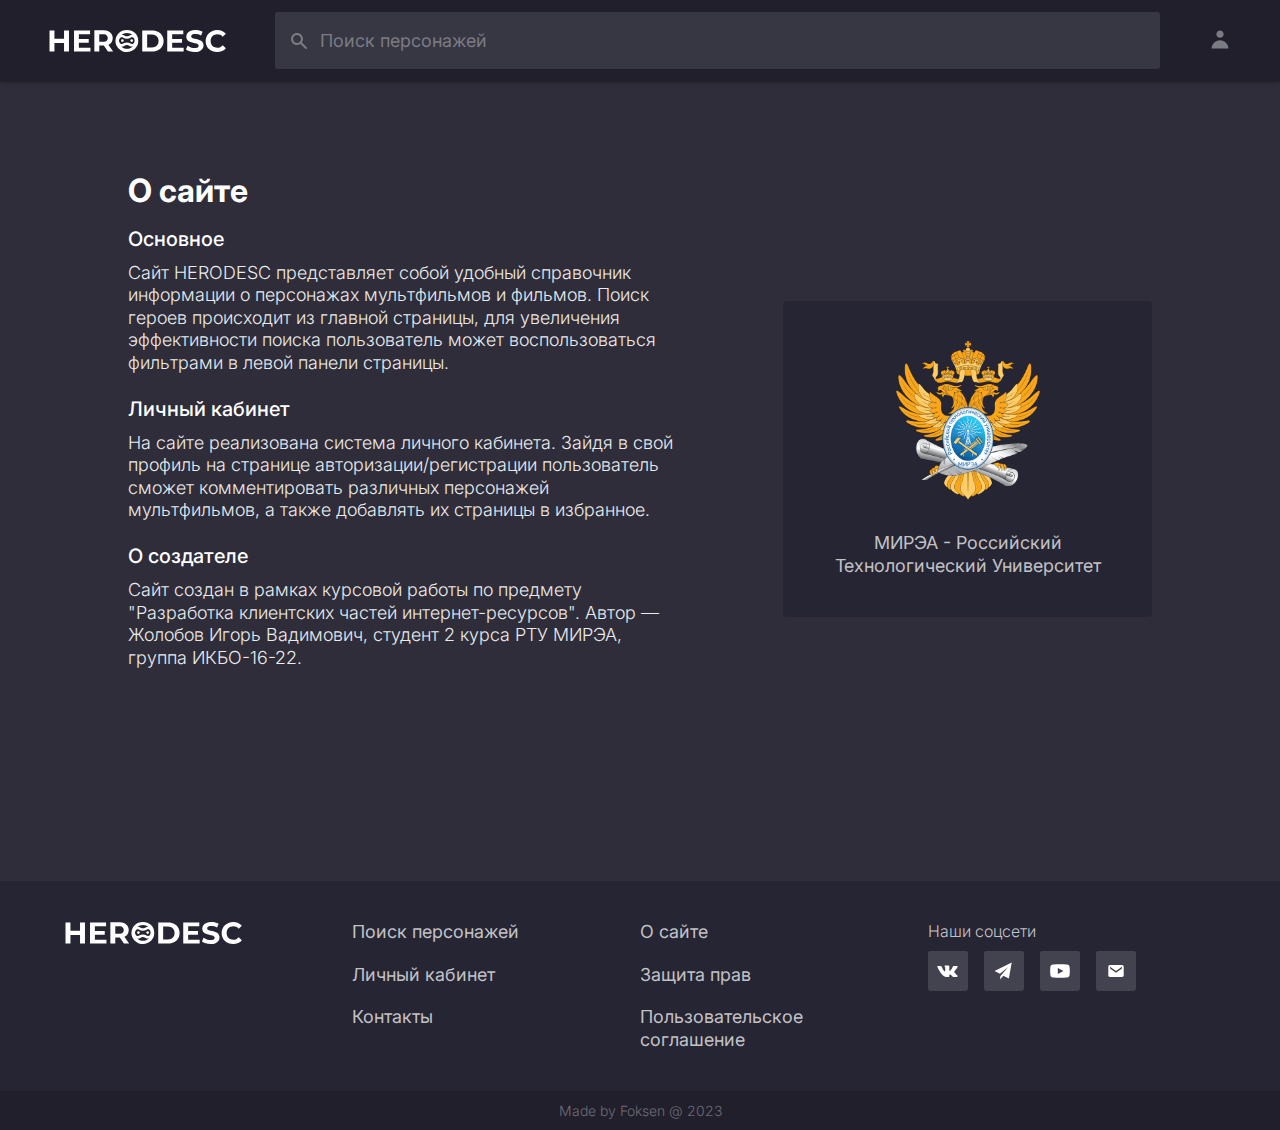
==== commit b3ebe726: "About" ====
--- a/about.html
+++ b/about.html
@@ -76,144 +76,22 @@
     <main class="main">
         <section class="section-about">
             <h1 class="about-title">О сайте</h1>
-            <p class="about-desc">Наша команда состоит из начинающих разработчиков, объединённых любовью к фильмам и сериалам, мечтой создать свой собственный проект и желанием сделать мир чуточку лучше :З</p>
-            <div class="about-devs-container">
-                <div class="about-card">
-                    <img src="assets/developers/Igor.jpg" alt="" class="about-card-img">
-                    <h4 class="about-card-title">Игорь Жолобов</h4>
-                    <div class="about-card-jobs-container">
-                        <p class="about-card-job">Frontend developer</p>
-                        <p class="about-card-job">UI/UX designer</p>
-                    </div>
-                    <div class="about-card-sn-list">
-                        <a href="https://vk.com/savage.foksen" class="link-sn" >
-                            <svg class="link-sn-icon" xmlns="http://www.w3.org/2000/svg" viewBox="0 0 24 24" fill="none">
-                                <path d="M20.8531 6.99996H17.5626C17.4283 6.99996 17.2965 7.03637 17.1813 7.10532C17.066 7.17427 16.9716 7.27318 16.9081 7.39152C16.9081 7.39152 15.5957 9.80845 15.1742 10.6225C14.0401 12.8125 13.3057 12.125 13.3057 11.1086V7.60413C13.3057 7.31129 13.1894 7.03044 12.9823 6.82337C12.7752 6.61629 12.4944 6.49996 12.2016 6.49996H9.72756C9.39064 6.47491 9.05291 6.53641 8.74645 6.67861C8.43998 6.82082 8.17496 7.03901 7.97656 7.31246C7.97656 7.31246 9.23282 7.10934 9.23282 8.80204C9.23282 9.22178 9.25444 10.4293 9.27414 11.442C9.27785 11.5913 9.23568 11.7381 9.15332 11.8626C9.07097 11.9871 8.95238 12.0834 8.81359 12.1383C8.67479 12.1933 8.52247 12.2044 8.37718 12.1701C8.23189 12.1357 8.10064 12.0576 8.00114 11.9464C6.98849 10.5379 6.14968 9.01236 5.50294 7.40276C5.44739 7.28236 5.35848 7.18041 5.24674 7.10901C5.135 7.03762 5.00513 6.99977 4.87253 6.99996C4.15893 6.99996 2.73095 6.99996 1.88292 6.99996C1.80068 6.9994 1.71954 7.01882 1.64647 7.05653C1.57339 7.09425 1.51056 7.14914 1.46338 7.2165C1.4162 7.28386 1.38608 7.36166 1.3756 7.44322C1.36512 7.52479 1.3746 7.60768 1.40323 7.68477C2.31102 10.1748 6.22149 18 10.6849 18H12.5635C12.7604 18 12.9492 17.9218 13.0883 17.7826C13.2275 17.6434 13.3057 17.4546 13.3057 17.2578V16.1234C13.3057 15.9811 13.3474 15.8419 13.4255 15.7229C13.5036 15.604 13.6149 15.5105 13.7455 15.454C13.8761 15.3975 14.0204 15.3805 14.1606 15.405C14.3007 15.4295 14.4307 15.4944 14.5344 15.5919L16.783 17.7046C16.985 17.8943 17.2516 18 17.5287 18H20.4815C21.9057 18 21.9057 17.0117 21.1292 16.247C20.5828 15.7089 18.6109 13.6304 18.6109 13.6304C18.442 13.4555 18.3413 13.2259 18.3269 12.9832C18.3126 12.7405 18.3855 12.5006 18.5325 12.307C19.1699 11.4682 20.2124 10.0952 20.6545 9.50703C21.2589 8.70309 22.3526 6.99996 20.8531 6.99996Z"/>
-                            </svg>
-                        </a>
-
-                        <a href="https://t.me/savage_foksen" class="link-sn" >
-                            <svg class="link-sn-icon" xmlns="http://www.w3.org/2000/svg" viewBox="0 0 24 24" fill="none">
-                                <path d="M2.57141 12L7.91427 14.8495L15.9047 8.19049L8.2857 17.1953V20.5714L11.299 16.6543L16.8571 19.6191L19.7143 3.42859L2.57141 12Z"/>
-                            </svg>
-                        </a>
-                    </div>
+            <div class="about-content-container">
+                <div class="about-text-container">
+                    <h5 class="about-heading">Основное</h5>
+                    <p class="about-paragraph">Сайт HERODESC представляет собой удобный справочник информации о персонажах мультфильмов и фильмов. Поиск героев происходит из главной страницы, для увеличения эффективности поиска пользователь может воспользоваться фильтрами в левой панели страницы.</p>
+                    <h5 class="about-heading">Личный кабинет</h5>
+                    <p class="about-paragraph">На сайте реализована система личного кабинета. Зайдя в свой профиль на странице авторизации/регистрации пользователь сможет комментировать различных персонажей мультфильмов, а также добавлять их страницы в избранное.</p>
+                    <h5 class="about-heading">О создателе</h5>
+                    <p class="about-paragraph">Сайт создан в рамках курсовой работы по предмету "Разработка клиентских частей интернет-ресурсов". Автор — Жолобов Игорь Вадимович, студент 2 курса РТУ МИРЭА, группа ИКБО-16-22.</p>
                 </div>
-                
-                <div class="about-card">
-                    <img src="assets/developers/Man 1.jpg" alt="" class="about-card-img">
-                    <h4 class="about-card-title">Александр Крючин</h4>
-                    <div class="about-card-jobs-container">
-                        <p class="about-card-job">Example of a good developer</p>
-                        <p class="about-card-job"></p>
-                    </div>
-                    <div class="about-card-sn-list">
-                        <a href="https://vk.com/savage.foksen" class="link-sn" >
-                            <svg class="link-sn-icon" xmlns="http://www.w3.org/2000/svg" viewBox="0 0 24 24" fill="none">
-                                <path d="M20.8531 6.99996H17.5626C17.4283 6.99996 17.2965 7.03637 17.1813 7.10532C17.066 7.17427 16.9716 7.27318 16.9081 7.39152C16.9081 7.39152 15.5957 9.80845 15.1742 10.6225C14.0401 12.8125 13.3057 12.125 13.3057 11.1086V7.60413C13.3057 7.31129 13.1894 7.03044 12.9823 6.82337C12.7752 6.61629 12.4944 6.49996 12.2016 6.49996H9.72756C9.39064 6.47491 9.05291 6.53641 8.74645 6.67861C8.43998 6.82082 8.17496 7.03901 7.97656 7.31246C7.97656 7.31246 9.23282 7.10934 9.23282 8.80204C9.23282 9.22178 9.25444 10.4293 9.27414 11.442C9.27785 11.5913 9.23568 11.7381 9.15332 11.8626C9.07097 11.9871 8.95238 12.0834 8.81359 12.1383C8.67479 12.1933 8.52247 12.2044 8.37718 12.1701C8.23189 12.1357 8.10064 12.0576 8.00114 11.9464C6.98849 10.5379 6.14968 9.01236 5.50294 7.40276C5.44739 7.28236 5.35848 7.18041 5.24674 7.10901C5.135 7.03762 5.00513 6.99977 4.87253 6.99996C4.15893 6.99996 2.73095 6.99996 1.88292 6.99996C1.80068 6.9994 1.71954 7.01882 1.64647 7.05653C1.57339 7.09425 1.51056 7.14914 1.46338 7.2165C1.4162 7.28386 1.38608 7.36166 1.3756 7.44322C1.36512 7.52479 1.3746 7.60768 1.40323 7.68477C2.31102 10.1748 6.22149 18 10.6849 18H12.5635C12.7604 18 12.9492 17.9218 13.0883 17.7826C13.2275 17.6434 13.3057 17.4546 13.3057 17.2578V16.1234C13.3057 15.9811 13.3474 15.8419 13.4255 15.7229C13.5036 15.604 13.6149 15.5105 13.7455 15.454C13.8761 15.3975 14.0204 15.3805 14.1606 15.405C14.3007 15.4295 14.4307 15.4944 14.5344 15.5919L16.783 17.7046C16.985 17.8943 17.2516 18 17.5287 18H20.4815C21.9057 18 21.9057 17.0117 21.1292 16.247C20.5828 15.7089 18.6109 13.6304 18.6109 13.6304C18.442 13.4555 18.3413 13.2259 18.3269 12.9832C18.3126 12.7405 18.3855 12.5006 18.5325 12.307C19.1699 11.4682 20.2124 10.0952 20.6545 9.50703C21.2589 8.70309 22.3526 6.99996 20.8531 6.99996Z"/>
-                            </svg>
-                        </a>
-
-                        <a href="https://t.me/savage_foksen" class="link-sn" >
-                            <svg class="link-sn-icon" xmlns="http://www.w3.org/2000/svg" viewBox="0 0 24 24" fill="none">
-                                <path d="M2.57141 12L7.91427 14.8495L15.9047 8.19049L8.2857 17.1953V20.5714L11.299 16.6543L16.8571 19.6191L19.7143 3.42859L2.57141 12Z"/>
-                            </svg>
-                        </a>
-                    </div>
-                </div>
-
-                <div class="about-card">
-                    <img src="assets/developers/Man.jpg" alt="" class="about-card-img">
-                    <h4 class="about-card-title">Артём Шилин</h4>
-                    <div class="about-card-jobs-container">
-                        <p class="about-card-job">One more example of a good developer</p>
-                        <p class="about-card-job"></p>
-                    </div>
-                    <div class="about-card-sn-list">
-                        <a href="https://vk.com/savage.foksen" class="link-sn" >
-                            <svg class="link-sn-icon" xmlns="http://www.w3.org/2000/svg" viewBox="0 0 24 24" fill="none">
-                                <path d="M20.8531 6.99996H17.5626C17.4283 6.99996 17.2965 7.03637 17.1813 7.10532C17.066 7.17427 16.9716 7.27318 16.9081 7.39152C16.9081 7.39152 15.5957 9.80845 15.1742 10.6225C14.0401 12.8125 13.3057 12.125 13.3057 11.1086V7.60413C13.3057 7.31129 13.1894 7.03044 12.9823 6.82337C12.7752 6.61629 12.4944 6.49996 12.2016 6.49996H9.72756C9.39064 6.47491 9.05291 6.53641 8.74645 6.67861C8.43998 6.82082 8.17496 7.03901 7.97656 7.31246C7.97656 7.31246 9.23282 7.10934 9.23282 8.80204C9.23282 9.22178 9.25444 10.4293 9.27414 11.442C9.27785 11.5913 9.23568 11.7381 9.15332 11.8626C9.07097 11.9871 8.95238 12.0834 8.81359 12.1383C8.67479 12.1933 8.52247 12.2044 8.37718 12.1701C8.23189 12.1357 8.10064 12.0576 8.00114 11.9464C6.98849 10.5379 6.14968 9.01236 5.50294 7.40276C5.44739 7.28236 5.35848 7.18041 5.24674 7.10901C5.135 7.03762 5.00513 6.99977 4.87253 6.99996C4.15893 6.99996 2.73095 6.99996 1.88292 6.99996C1.80068 6.9994 1.71954 7.01882 1.64647 7.05653C1.57339 7.09425 1.51056 7.14914 1.46338 7.2165C1.4162 7.28386 1.38608 7.36166 1.3756 7.44322C1.36512 7.52479 1.3746 7.60768 1.40323 7.68477C2.31102 10.1748 6.22149 18 10.6849 18H12.5635C12.7604 18 12.9492 17.9218 13.0883 17.7826C13.2275 17.6434 13.3057 17.4546 13.3057 17.2578V16.1234C13.3057 15.9811 13.3474 15.8419 13.4255 15.7229C13.5036 15.604 13.6149 15.5105 13.7455 15.454C13.8761 15.3975 14.0204 15.3805 14.1606 15.405C14.3007 15.4295 14.4307 15.4944 14.5344 15.5919L16.783 17.7046C16.985 17.8943 17.2516 18 17.5287 18H20.4815C21.9057 18 21.9057 17.0117 21.1292 16.247C20.5828 15.7089 18.6109 13.6304 18.6109 13.6304C18.442 13.4555 18.3413 13.2259 18.3269 12.9832C18.3126 12.7405 18.3855 12.5006 18.5325 12.307C19.1699 11.4682 20.2124 10.0952 20.6545 9.50703C21.2589 8.70309 22.3526 6.99996 20.8531 6.99996Z"/>
-                            </svg>
-                        </a>
-
-                        <a href="https://t.me/savage_foksen" class="link-sn" >
-                            <svg class="link-sn-icon" xmlns="http://www.w3.org/2000/svg" viewBox="0 0 24 24" fill="none">
-                                <path d="M2.57141 12L7.91427 14.8495L15.9047 8.19049L8.2857 17.1953V20.5714L11.299 16.6543L16.8571 19.6191L19.7143 3.42859L2.57141 12Z"/>
-                            </svg>
-                        </a>
-                    </div>
-                </div>
-<!--
-                <div class="about-card">
-                    <img src="assets/developers/Igor.jpg" alt="" class="about-card-img">
-                    <h4 class="about-card-title">Игорь Жолобов</h4>
-                    <div class="about-card-jobs-container">
-                        <p class="about-card-job">Frontend developer</p>
-                        <p class="about-card-job">UI/UX designer</p>
-                    </div>
-                    <div class="about-card-sn-list">
-                        <a href="https://vk.com/savage.foksen" class="link-sn" >
-                            <svg class="link-sn-icon" xmlns="http://www.w3.org/2000/svg" viewBox="0 0 24 24" fill="none">
-                                <path d="M20.8531 6.99996H17.5626C17.4283 6.99996 17.2965 7.03637 17.1813 7.10532C17.066 7.17427 16.9716 7.27318 16.9081 7.39152C16.9081 7.39152 15.5957 9.80845 15.1742 10.6225C14.0401 12.8125 13.3057 12.125 13.3057 11.1086V7.60413C13.3057 7.31129 13.1894 7.03044 12.9823 6.82337C12.7752 6.61629 12.4944 6.49996 12.2016 6.49996H9.72756C9.39064 6.47491 9.05291 6.53641 8.74645 6.67861C8.43998 6.82082 8.17496 7.03901 7.97656 7.31246C7.97656 7.31246 9.23282 7.10934 9.23282 8.80204C9.23282 9.22178 9.25444 10.4293 9.27414 11.442C9.27785 11.5913 9.23568 11.7381 9.15332 11.8626C9.07097 11.9871 8.95238 12.0834 8.81359 12.1383C8.67479 12.1933 8.52247 12.2044 8.37718 12.1701C8.23189 12.1357 8.10064 12.0576 8.00114 11.9464C6.98849 10.5379 6.14968 9.01236 5.50294 7.40276C5.44739 7.28236 5.35848 7.18041 5.24674 7.10901C5.135 7.03762 5.00513 6.99977 4.87253 6.99996C4.15893 6.99996 2.73095 6.99996 1.88292 6.99996C1.80068 6.9994 1.71954 7.01882 1.64647 7.05653C1.57339 7.09425 1.51056 7.14914 1.46338 7.2165C1.4162 7.28386 1.38608 7.36166 1.3756 7.44322C1.36512 7.52479 1.3746 7.60768 1.40323 7.68477C2.31102 10.1748 6.22149 18 10.6849 18H12.5635C12.7604 18 12.9492 17.9218 13.0883 17.7826C13.2275 17.6434 13.3057 17.4546 13.3057 17.2578V16.1234C13.3057 15.9811 13.3474 15.8419 13.4255 15.7229C13.5036 15.604 13.6149 15.5105 13.7455 15.454C13.8761 15.3975 14.0204 15.3805 14.1606 15.405C14.3007 15.4295 14.4307 15.4944 14.5344 15.5919L16.783 17.7046C16.985 17.8943 17.2516 18 17.5287 18H20.4815C21.9057 18 21.9057 17.0117 21.1292 16.247C20.5828 15.7089 18.6109 13.6304 18.6109 13.6304C18.442 13.4555 18.3413 13.2259 18.3269 12.9832C18.3126 12.7405 18.3855 12.5006 18.5325 12.307C19.1699 11.4682 20.2124 10.0952 20.6545 9.50703C21.2589 8.70309 22.3526 6.99996 20.8531 6.99996Z"/>
-                            </svg>
-                        </a>
-
-                        <a href="https://t.me/savage_foksen" class="link-sn" >
-                            <svg class="link-sn-icon" xmlns="http://www.w3.org/2000/svg" viewBox="0 0 24 24" fill="none">
-                                <path d="M2.57141 12L7.91427 14.8495L15.9047 8.19049L8.2857 17.1953V20.5714L11.299 16.6543L16.8571 19.6191L19.7143 3.42859L2.57141 12Z"/>
-                            </svg>
-                        </a>
-                    </div>
-                </div>
-
-                <div class="about-card">
-                    <img src="assets/developers/Man 1.jpg" alt="" class="about-card-img">
-                    <h4 class="about-card-title">Александр Крючин</h4>
-                    <div class="about-card-jobs-container">
-                        <p class="about-card-job">Example of a good developer</p>
-                        <p class="about-card-job"></p>
-                    </div>
-                    <div class="about-card-sn-list">
-                        <a href="https://vk.com/savage.foksen" class="link-sn" >
-                            <svg class="link-sn-icon" xmlns="http://www.w3.org/2000/svg" viewBox="0 0 24 24" fill="none">
-                                <path d="M20.8531 6.99996H17.5626C17.4283 6.99996 17.2965 7.03637 17.1813 7.10532C17.066 7.17427 16.9716 7.27318 16.9081 7.39152C16.9081 7.39152 15.5957 9.80845 15.1742 10.6225C14.0401 12.8125 13.3057 12.125 13.3057 11.1086V7.60413C13.3057 7.31129 13.1894 7.03044 12.9823 6.82337C12.7752 6.61629 12.4944 6.49996 12.2016 6.49996H9.72756C9.39064 6.47491 9.05291 6.53641 8.74645 6.67861C8.43998 6.82082 8.17496 7.03901 7.97656 7.31246C7.97656 7.31246 9.23282 7.10934 9.23282 8.80204C9.23282 9.22178 9.25444 10.4293 9.27414 11.442C9.27785 11.5913 9.23568 11.7381 9.15332 11.8626C9.07097 11.9871 8.95238 12.0834 8.81359 12.1383C8.67479 12.1933 8.52247 12.2044 8.37718 12.1701C8.23189 12.1357 8.10064 12.0576 8.00114 11.9464C6.98849 10.5379 6.14968 9.01236 5.50294 7.40276C5.44739 7.28236 5.35848 7.18041 5.24674 7.10901C5.135 7.03762 5.00513 6.99977 4.87253 6.99996C4.15893 6.99996 2.73095 6.99996 1.88292 6.99996C1.80068 6.9994 1.71954 7.01882 1.64647 7.05653C1.57339 7.09425 1.51056 7.14914 1.46338 7.2165C1.4162 7.28386 1.38608 7.36166 1.3756 7.44322C1.36512 7.52479 1.3746 7.60768 1.40323 7.68477C2.31102 10.1748 6.22149 18 10.6849 18H12.5635C12.7604 18 12.9492 17.9218 13.0883 17.7826C13.2275 17.6434 13.3057 17.4546 13.3057 17.2578V16.1234C13.3057 15.9811 13.3474 15.8419 13.4255 15.7229C13.5036 15.604 13.6149 15.5105 13.7455 15.454C13.8761 15.3975 14.0204 15.3805 14.1606 15.405C14.3007 15.4295 14.4307 15.4944 14.5344 15.5919L16.783 17.7046C16.985 17.8943 17.2516 18 17.5287 18H20.4815C21.9057 18 21.9057 17.0117 21.1292 16.247C20.5828 15.7089 18.6109 13.6304 18.6109 13.6304C18.442 13.4555 18.3413 13.2259 18.3269 12.9832C18.3126 12.7405 18.3855 12.5006 18.5325 12.307C19.1699 11.4682 20.2124 10.0952 20.6545 9.50703C21.2589 8.70309 22.3526 6.99996 20.8531 6.99996Z"/>
-                            </svg>
-                        </a>
-
-                        <a href="https://t.me/savage_foksen" class="link-sn" >
-                            <svg class="link-sn-icon" xmlns="http://www.w3.org/2000/svg" viewBox="0 0 24 24" fill="none">
-                                <path d="M2.57141 12L7.91427 14.8495L15.9047 8.19049L8.2857 17.1953V20.5714L11.299 16.6543L16.8571 19.6191L19.7143 3.42859L2.57141 12Z"/>
-                            </svg>
-                        </a>
-                    </div>
-                </div>
-
-                <div class="about-card">
-                    <img src="assets/developers/Man.jpg" alt="" class="about-card-img">
-                    <h4 class="about-card-title">Артём Шилин</h4>
-                    <div class="about-card-jobs-container">
-                        <p class="about-card-job">One more example of a good developer</p>
-                        <p class="about-card-job"></p>
-                    </div>
-                    <div class="about-card-sn-list">
-                        <a href="https://vk.com/savage.foksen" class="link-sn" >
-                            <svg class="link-sn-icon" xmlns="http://www.w3.org/2000/svg" viewBox="0 0 24 24" fill="none">
-                                <path d="M20.8531 6.99996H17.5626C17.4283 6.99996 17.2965 7.03637 17.1813 7.10532C17.066 7.17427 16.9716 7.27318 16.9081 7.39152C16.9081 7.39152 15.5957 9.80845 15.1742 10.6225C14.0401 12.8125 13.3057 12.125 13.3057 11.1086V7.60413C13.3057 7.31129 13.1894 7.03044 12.9823 6.82337C12.7752 6.61629 12.4944 6.49996 12.2016 6.49996H9.72756C9.39064 6.47491 9.05291 6.53641 8.74645 6.67861C8.43998 6.82082 8.17496 7.03901 7.97656 7.31246C7.97656 7.31246 9.23282 7.10934 9.23282 8.80204C9.23282 9.22178 9.25444 10.4293 9.27414 11.442C9.27785 11.5913 9.23568 11.7381 9.15332 11.8626C9.07097 11.9871 8.95238 12.0834 8.81359 12.1383C8.67479 12.1933 8.52247 12.2044 8.37718 12.1701C8.23189 12.1357 8.10064 12.0576 8.00114 11.9464C6.98849 10.5379 6.14968 9.01236 5.50294 7.40276C5.44739 7.28236 5.35848 7.18041 5.24674 7.10901C5.135 7.03762 5.00513 6.99977 4.87253 6.99996C4.15893 6.99996 2.73095 6.99996 1.88292 6.99996C1.80068 6.9994 1.71954 7.01882 1.64647 7.05653C1.57339 7.09425 1.51056 7.14914 1.46338 7.2165C1.4162 7.28386 1.38608 7.36166 1.3756 7.44322C1.36512 7.52479 1.3746 7.60768 1.40323 7.68477C2.31102 10.1748 6.22149 18 10.6849 18H12.5635C12.7604 18 12.9492 17.9218 13.0883 17.7826C13.2275 17.6434 13.3057 17.4546 13.3057 17.2578V16.1234C13.3057 15.9811 13.3474 15.8419 13.4255 15.7229C13.5036 15.604 13.6149 15.5105 13.7455 15.454C13.8761 15.3975 14.0204 15.3805 14.1606 15.405C14.3007 15.4295 14.4307 15.4944 14.5344 15.5919L16.783 17.7046C16.985 17.8943 17.2516 18 17.5287 18H20.4815C21.9057 18 21.9057 17.0117 21.1292 16.247C20.5828 15.7089 18.6109 13.6304 18.6109 13.6304C18.442 13.4555 18.3413 13.2259 18.3269 12.9832C18.3126 12.7405 18.3855 12.5006 18.5325 12.307C19.1699 11.4682 20.2124 10.0952 20.6545 9.50703C21.2589 8.70309 22.3526 6.99996 20.8531 6.99996Z"/>
-                            </svg>
-                        </a>
-
-                        <a href="https://t.me/savage_foksen" class="link-sn" >
-                            <svg class="link-sn-icon" xmlns="http://www.w3.org/2000/svg" viewBox="0 0 24 24" fill="none">
-                                <path d="M2.57141 12L7.91427 14.8495L15.9047 8.19049L8.2857 17.1953V20.5714L11.299 16.6543L16.8571 19.6191L19.7143 3.42859L2.57141 12Z"/>
-                            </svg>
-                        </a>
-                    </div>
-                </div>
-            -->
-            </div>
+                <a href="https://www.mirea.ru/" class="about-university-link" target="_blank">
+                    <img class="about-univesity-img" src="assets/images/MIREA.png" alt="Couldn't load image">
+                    <div class="about-university-desc">МИРЭА - Российский Технологический Университет</div>
+                </a>
+            </div> 
         </section>
     </main>
-
     
     <footer class="footer">
         <div class="footer-content">
--- a/styles/about.css
+++ b/styles/about.css
@@ -10,70 +10,73 @@
 }
 
 .section-about {
-    /*margin: 3.125em 6.25em 0;*/
-    margin: 3.125em 5% 0;
+    margin: 7% 10% 0;
 }
 
 .about-title {
-    margin-bottom: 0.375em;
+    margin-bottom: 0.5em;
 }
 
-.about-desc {
-    margin-bottom: 2.5em;
-    max-width: 39em;
+.about-content-container {
+    display: grid;
+    grid-template-columns: 3fr 2fr;
+    grid-template-areas: "text" "univesity";
+    align-items: center;
+    column-gap: 10%;
 }
 
-.about-devs-container {
-    display: grid;
-    grid-template-columns: repeat(auto-fill, minmax(18em, 1fr));
-    column-gap: 1.5em;
-    row-gap: 2em;
+.about-text-container {
+    grid-area: text;
 }
 
-.about-card {
+.about-paragraph {
+    margin-bottom: 1.25em;
+}
+
+.about-university-link {
+    grid-template-areas: univesity;
     display: flex;
     flex-direction: column;
     align-items: center;
-    padding: 2.5em 1em;
-    height: 100%;
+    gap: 2em;
+    padding: 2.5em;
+    height: min-content;
     background-color: var(--S700);
+    text-decoration: none;
+    border-radius: 0.25em;
 }
 
-.about-card * {
-    overflow-wrap: break-word;
+.about-university-desc {
+    font-size: 1.125em;
+    color: var(--S50);
+    text-align: center;
+    transition: color 0.15s;
 }
 
-.about-card-img {
-    margin-bottom: 1.5em;
-    width: 11.25em;
-    height: 11.25em;
-    aspect-ratio: 1/1;
-    object-fit: cover;
-    border-radius: 100%;
+.about-university-link:hover .about-university-desc {
+    color: var(--S30);
 }
 
-.about-card-title {
-    text-align: center;
+.about-university-link:active .about-university-desc {
+    color: var(--S0);
 }
 
-.about-card-jobs-container {
-    display: flex;
-    flex-direction: column;
-    justify-content: center;
-    gap: 0.375em;
-    margin-bottom: 1.5em;
-    height: 100%;
+.about-univesity-img {
+    display: inline-block;
+    width: 50%;
 }
 
-.about-card-job {
-    font-size: 1.125em;
-    font-weight: 300;
-    color: var(--S30);
-    text-align: center;
-}
+@media (max-width: 768px) {
+    .section-about {
+        margin: 3.125em 5% 0;
+    }
 
-.about-card-sn-list {
-    display: flex;
-    flex-wrap: wrap;
-    gap: 1em;
+    .about-content-container {
+        grid-template-columns: 1fr;
+        grid-template-areas: 
+            "text" 
+            "univesity";
+        column-gap: 0;
+        row-gap: 2em;
+    }
 }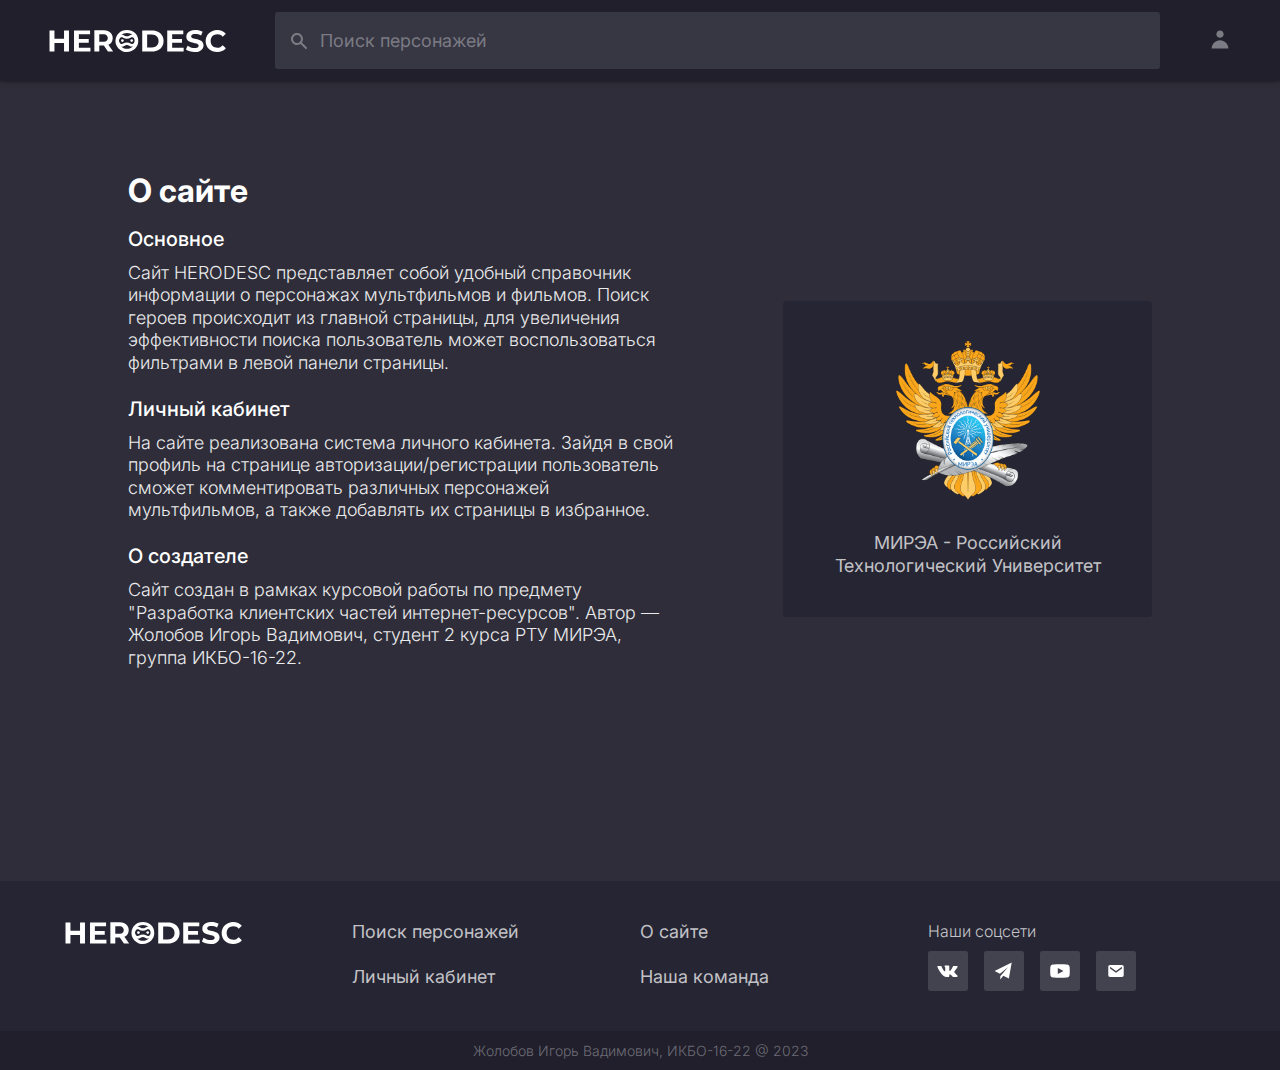
==== commit ea449126: "Update footer" ====
--- a/about.html
+++ b/about.html
@@ -3,7 +3,7 @@
 <head>
     <meta charset="UTF-8">
     <meta name="viewport" content="width=device-width, initial-scale=1.0">
-    <title>About</title>
+    <title>О сайте</title>
     <link rel="preconnect" href="https://fonts.googleapis.com">
     <link rel="preconnect" href="https://fonts.gstatic.com" crossorigin>
     <link href="https://fonts.googleapis.com/css2?family=Inter:wght@300;400;500;600;700&display=swap" rel="stylesheet">
@@ -95,7 +95,7 @@
     
     <footer class="footer">
         <div class="footer-content">
-            <a class="footer-logo link-logo" href="#">
+            <a class="footer-logo link-logo" href="index.html">
                 <svg class="full-logo" version="1.1" xmlns="http://www.w3.org/2000/svg" xmlns:xlink="http://www.w3.org/1999/xlink"
                 viewBox="0 0 284 38" xml:space="preserve">
                     <defs>
@@ -131,35 +131,33 @@
                 </svg>
             </a>
             <nav class="footer-nav">
-                <a href="#" class="footer-link">Поиск персонажей</a>
-                <a href="#" class="footer-link">О сайте</a>
-                <a href="#" class="footer-link">Личный кабинет</a>
-                <a href="#" class="footer-link">Защита прав</a>
-                <a href="#" class="footer-link">Контакты</a>
-                <a href="#" class="footer-link">Пользовательское соглашение</a>
+                <a href="index.html" class="footer-link">Поиск персонажей</a>
+                <a href="about.html" class="footer-link">О сайте</a>
+                <a href="authorization.html" class="footer-link">Личный кабинет</a>
+                <a href="team.html" class="footer-link">Наша команда</a>
             </nav>
             <div class="footer-sn">
                 <p class="input-desc">Наши соцсети</p>
                 <div class="footer-sn-list">
-                    <a href="https://vk.com/savage.foksen" class="link-sn" title="Группа в ВК">
+                    <a href="https://vk.com/savage.foksen" class="link-sn" title="Группа в ВК" target="_blank">
                         <svg class="link-sn-icon" xmlns="http://www.w3.org/2000/svg" viewBox="0 0 24 24" fill="none">
                             <path d="M20.8531 6.99996H17.5626C17.4283 6.99996 17.2965 7.03637 17.1813 7.10532C17.066 7.17427 16.9716 7.27318 16.9081 7.39152C16.9081 7.39152 15.5957 9.80845 15.1742 10.6225C14.0401 12.8125 13.3057 12.125 13.3057 11.1086V7.60413C13.3057 7.31129 13.1894 7.03044 12.9823 6.82337C12.7752 6.61629 12.4944 6.49996 12.2016 6.49996H9.72756C9.39064 6.47491 9.05291 6.53641 8.74645 6.67861C8.43998 6.82082 8.17496 7.03901 7.97656 7.31246C7.97656 7.31246 9.23282 7.10934 9.23282 8.80204C9.23282 9.22178 9.25444 10.4293 9.27414 11.442C9.27785 11.5913 9.23568 11.7381 9.15332 11.8626C9.07097 11.9871 8.95238 12.0834 8.81359 12.1383C8.67479 12.1933 8.52247 12.2044 8.37718 12.1701C8.23189 12.1357 8.10064 12.0576 8.00114 11.9464C6.98849 10.5379 6.14968 9.01236 5.50294 7.40276C5.44739 7.28236 5.35848 7.18041 5.24674 7.10901C5.135 7.03762 5.00513 6.99977 4.87253 6.99996C4.15893 6.99996 2.73095 6.99996 1.88292 6.99996C1.80068 6.9994 1.71954 7.01882 1.64647 7.05653C1.57339 7.09425 1.51056 7.14914 1.46338 7.2165C1.4162 7.28386 1.38608 7.36166 1.3756 7.44322C1.36512 7.52479 1.3746 7.60768 1.40323 7.68477C2.31102 10.1748 6.22149 18 10.6849 18H12.5635C12.7604 18 12.9492 17.9218 13.0883 17.7826C13.2275 17.6434 13.3057 17.4546 13.3057 17.2578V16.1234C13.3057 15.9811 13.3474 15.8419 13.4255 15.7229C13.5036 15.604 13.6149 15.5105 13.7455 15.454C13.8761 15.3975 14.0204 15.3805 14.1606 15.405C14.3007 15.4295 14.4307 15.4944 14.5344 15.5919L16.783 17.7046C16.985 17.8943 17.2516 18 17.5287 18H20.4815C21.9057 18 21.9057 17.0117 21.1292 16.247C20.5828 15.7089 18.6109 13.6304 18.6109 13.6304C18.442 13.4555 18.3413 13.2259 18.3269 12.9832C18.3126 12.7405 18.3855 12.5006 18.5325 12.307C19.1699 11.4682 20.2124 10.0952 20.6545 9.50703C21.2589 8.70309 22.3526 6.99996 20.8531 6.99996Z"/>
                         </svg>
                     </a>
         
-                    <a href="https://t.me/savage_foksen" class="link-sn" title="Канал в Telegram">
+                    <a href="https://t.me/savage_foksen" class="link-sn" title="Канал в Telegram" target="_blank">
                         <svg class="link-sn-icon" xmlns="http://www.w3.org/2000/svg" viewBox="0 0 24 24" fill="none">
                             <path d="M2.57141 12L7.91427 14.8495L15.9047 8.19049L8.2857 17.1953V20.5714L11.299 16.6543L16.8571 19.6191L19.7143 3.42859L2.57141 12Z"/>
                         </svg>
                     </a>
         
-                    <a href="https://www.youtube.com/" class="link-sn" title="Канал на YouTube">
+                    <a href="https://www.youtube.com/" class="link-sn" title="Канал на YouTube" target="_blank">
                         <svg class="link-sn-icon" xmlns="http://www.w3.org/2000/svg" viewBox="0 0 24 24" fill="none">
                             <path d="M21.5974 7.89058C21.5399 7.24864 21.2581 6.64748 20.8014 6.19264C20.3448 5.7378 19.7425 5.45834 19.1004 5.40334C17.5647 5.27591 15.2886 5.14282 12.4802 5.14282C9.09812 5.14282 6.54516 5.28099 4.89467 5.41056C4.24949 5.4624 3.64345 5.74077 3.18377 6.19644C2.72408 6.6521 2.4404 7.25568 2.38291 7.90037C2.28187 8.96344 2.19434 10.3674 2.19434 12.0414C2.19434 13.6737 2.28115 15.0529 2.38171 16.1027C2.43978 16.7469 2.7237 17.3497 3.1833 17.8047C3.64289 18.2598 4.24855 18.5376 4.89323 18.5893C6.54366 18.7188 9.0971 18.8571 12.4802 18.8571C15.2886 18.8571 17.5647 18.724 19.1004 18.5965C19.7425 18.5416 20.3448 18.2621 20.8014 17.8073C21.2581 17.3525 21.5399 16.7513 21.5974 16.1094C21.6985 15.0519 21.7862 13.6573 21.7862 12C21.7862 10.3426 21.6985 8.94807 21.5974 7.89058ZM9.81158 14.8788V9.12116L15.4913 12L9.81158 14.8788Z"/>
                         </svg>
                     </a>
         
-                    <a href="mailto:izholobov2004@gmail.com" class="link-sn" title="Написать на почту">
+                    <a href="mailto:izholobov2004@gmail.com" class="link-sn" title="Написать на почту" target="_blank">
                         <svg class="link-sn-icon" xmlns="http://www.w3.org/2000/svg" viewBox="0 0 24 24" fill="none">
                             <path d="M18.0001 6H6.00005C5.5454 6 5.10936 6.18061 4.78787 6.5021C4.46638 6.82359 4.28577 7.25963 4.28577 7.71429V16.2857C4.28577 16.7404 4.46638 17.1764 4.78787 17.4979C5.10936 17.8194 5.5454 18 6.00005 18H18.0001C18.4547 18 18.8907 17.8194 19.2122 17.4979C19.5337 17.1764 19.7143 16.7404 19.7143 16.2857V7.71429C19.7143 7.25963 19.5337 6.82359 19.2122 6.5021C18.8907 6.18061 18.4547 6 18.0001 6ZM18.0001 9.42857L12.0001 13.7143L6.00005 9.42857V7.71429L12.0001 12L18.0001 7.71429V9.42857Z"/>
                         </svg>
@@ -167,7 +165,7 @@
                 </div>
             </div>
         </div>
-        <small class="footer-creds">Made by Foksen @ 2023</small>
+        <small class="footer-creds">Жолобов Игорь Вадимович, ИКБО-16-22 @ 2023</small>
     </footer>
 
     <script src="scripts/animations.js"></script>
